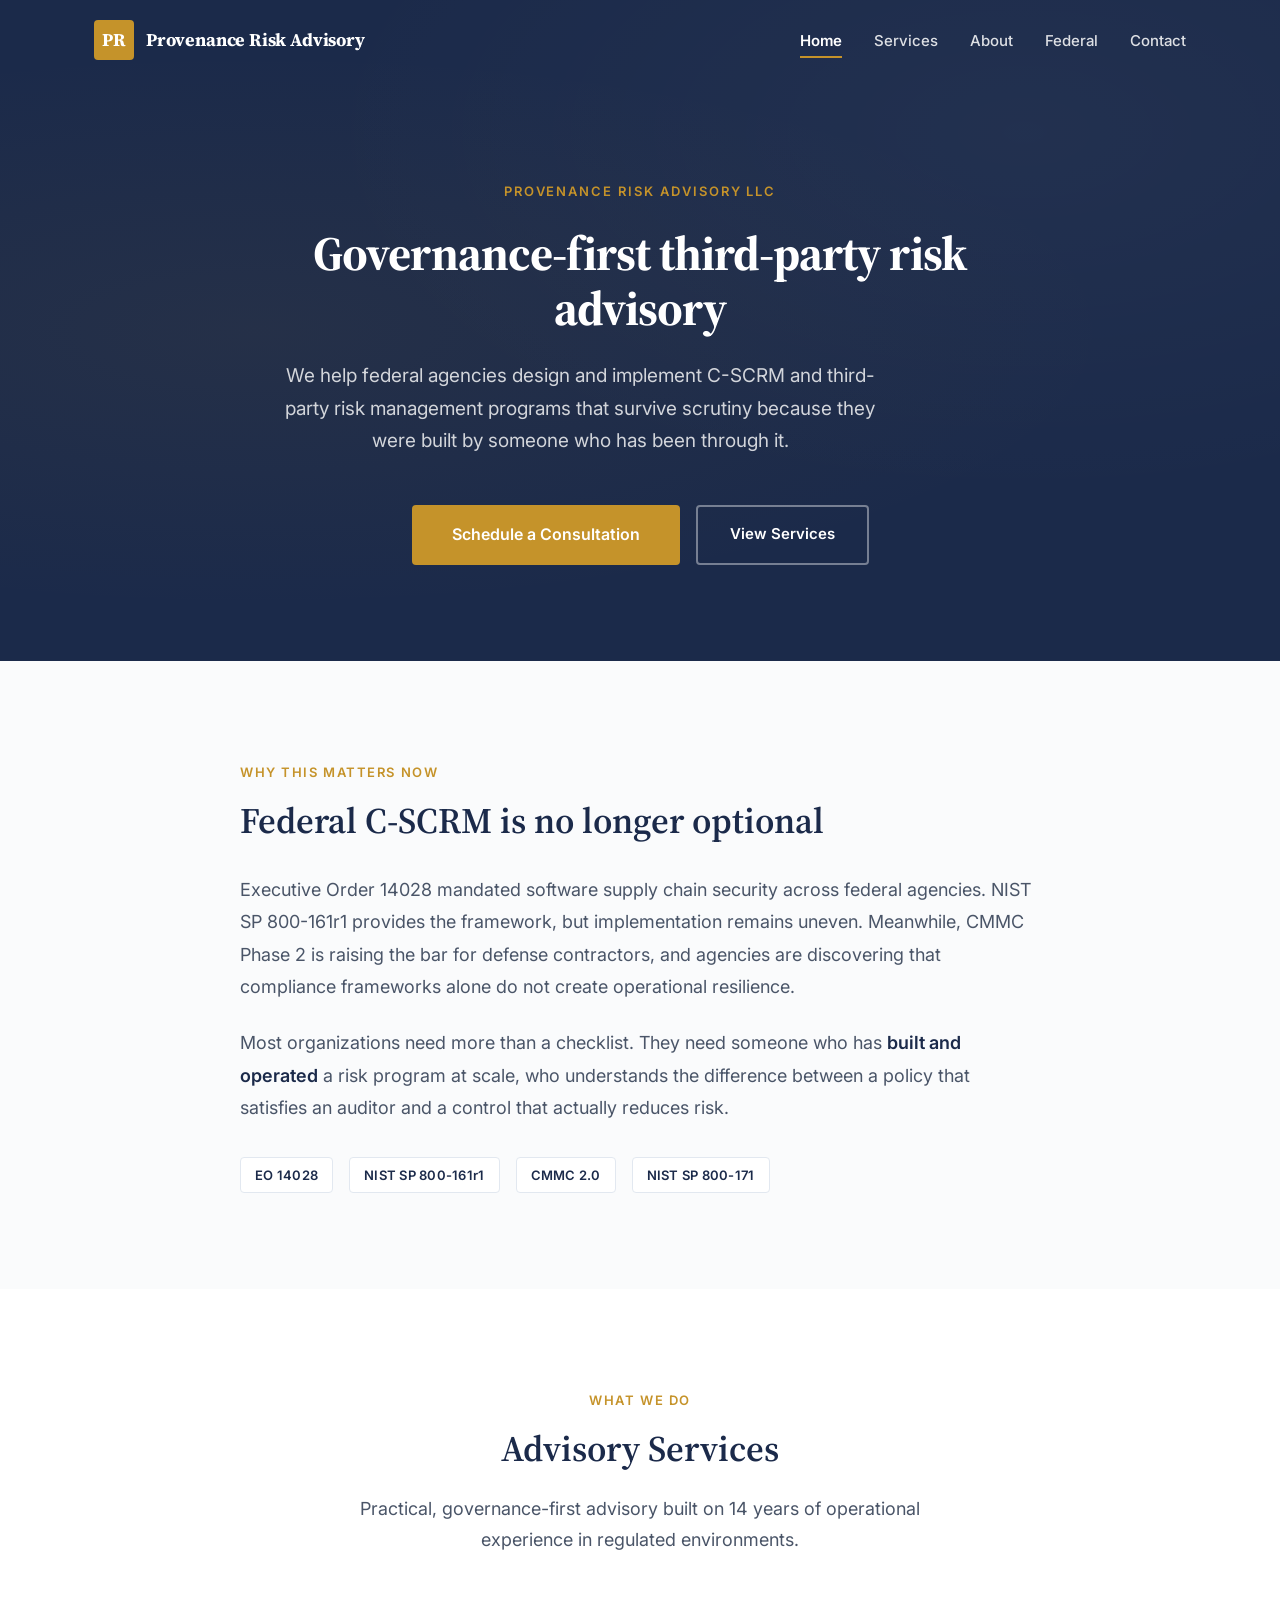
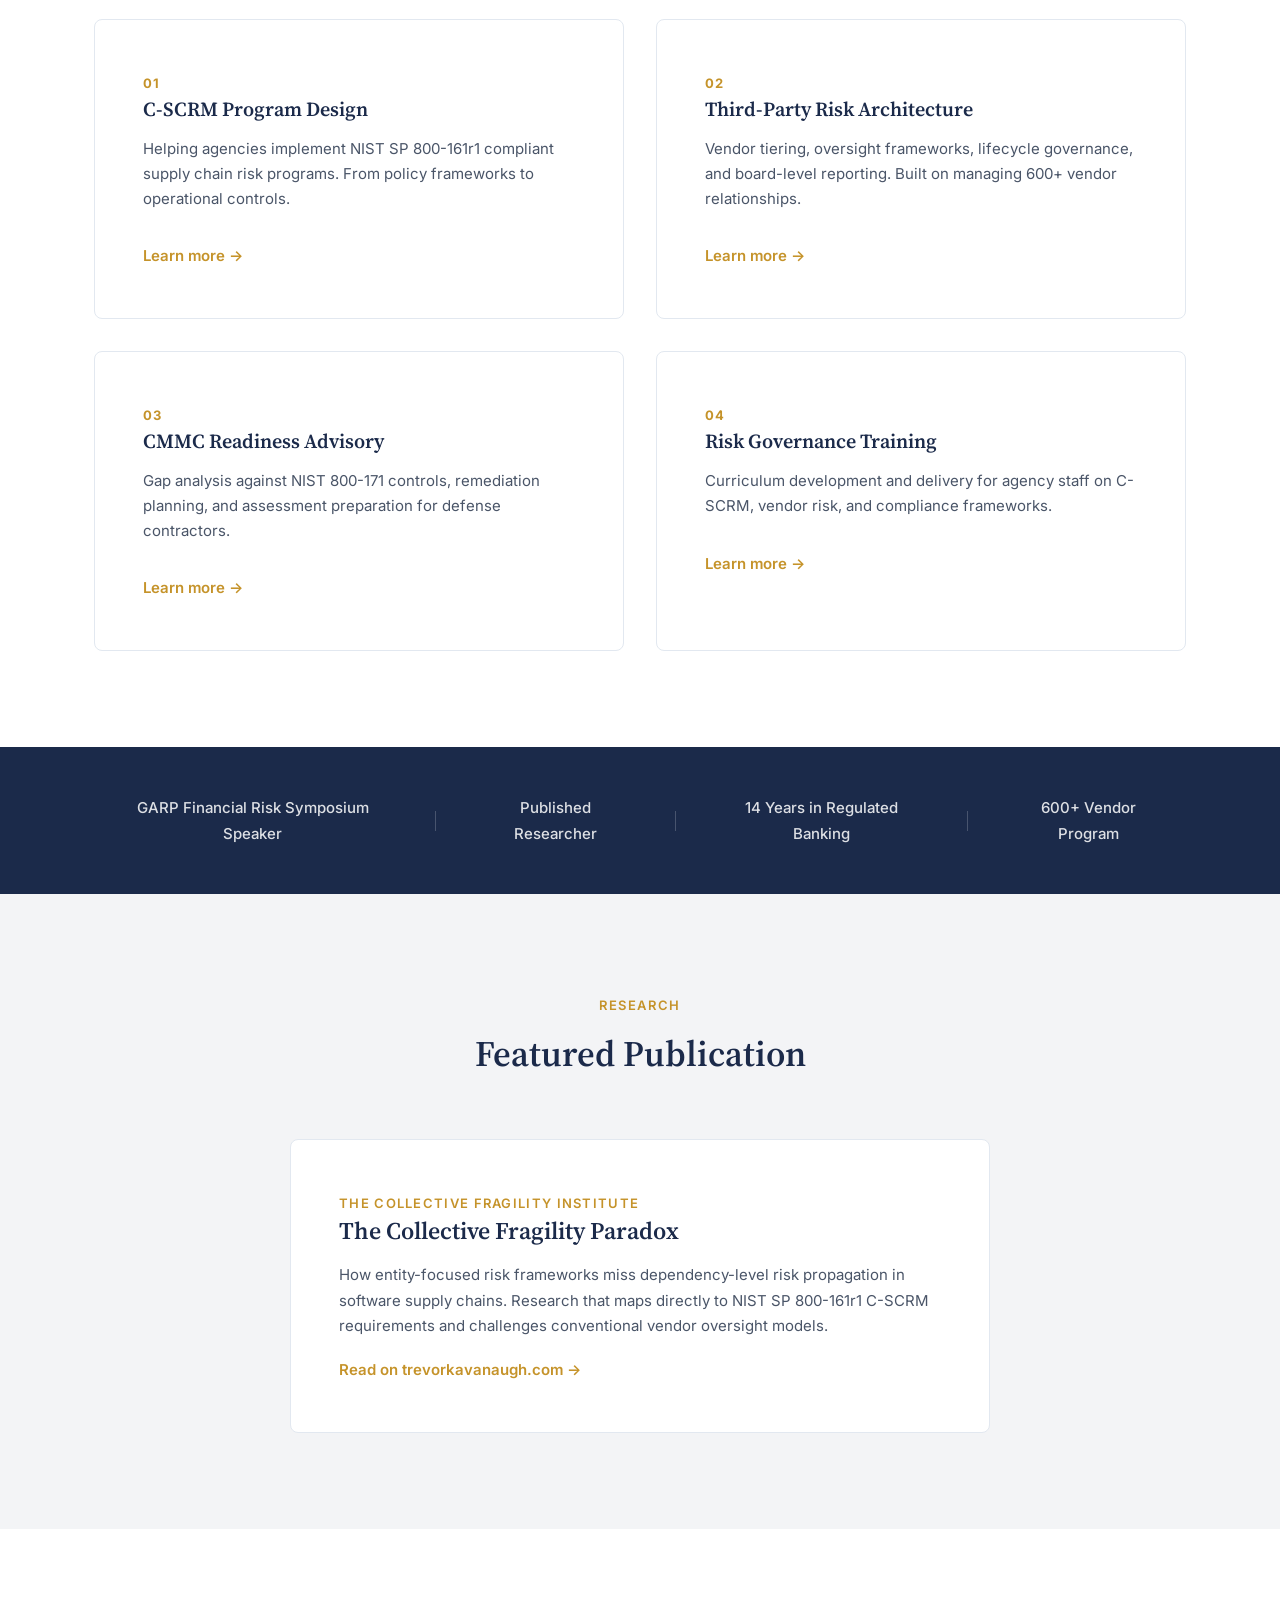
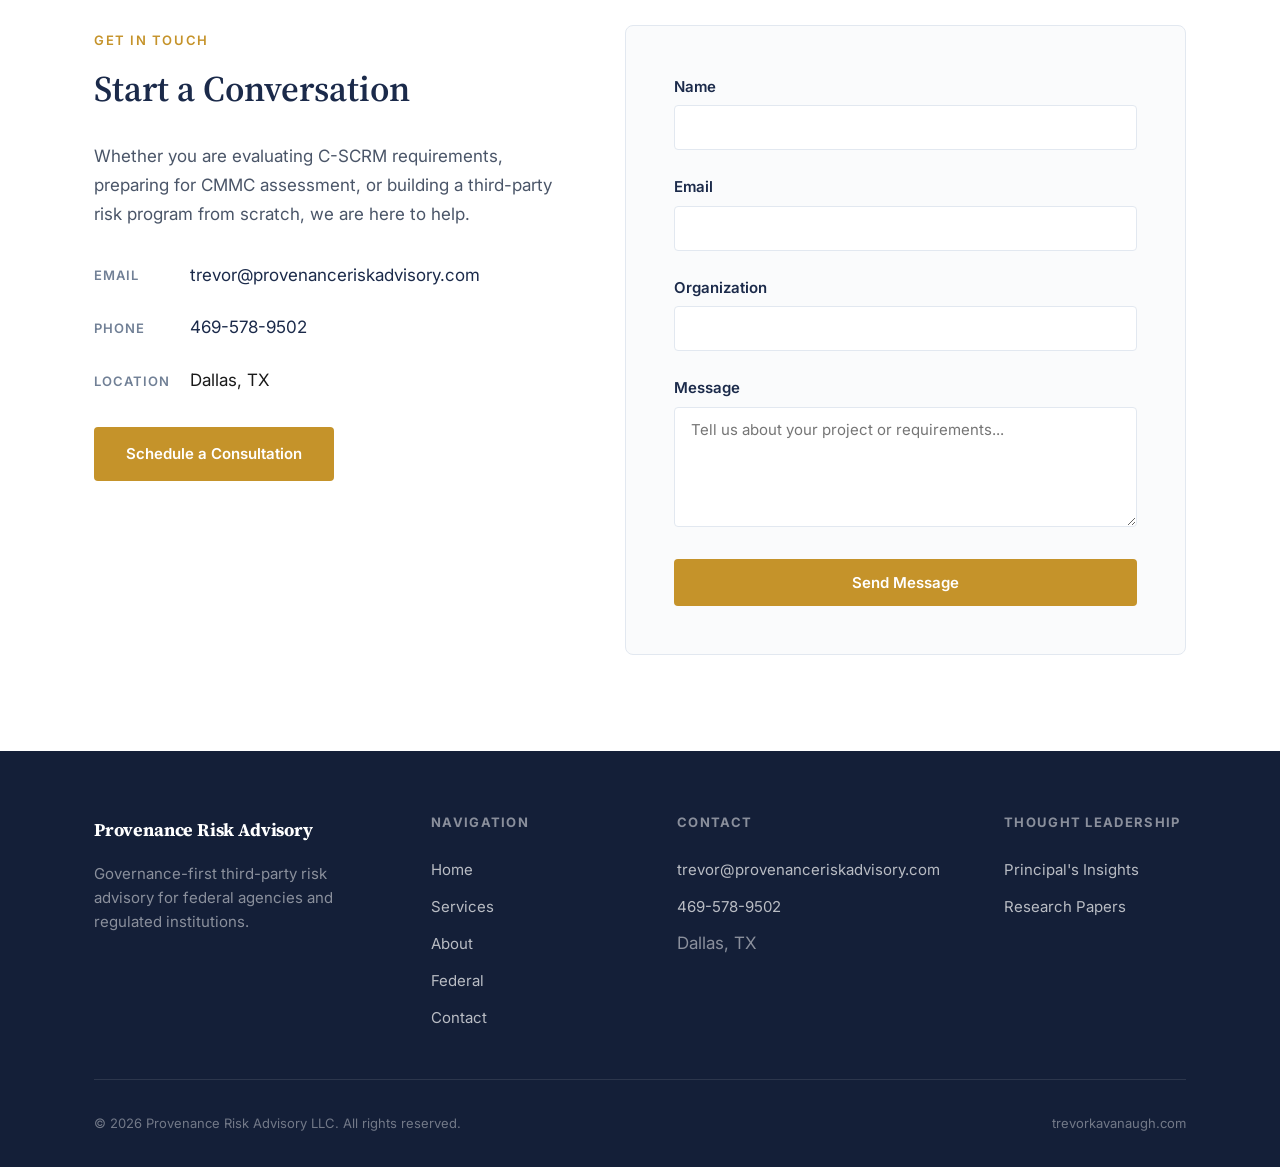
==== index.html @ f01b0919 "Fix credentials bar: 4 items in single row, no wrap on desktop Co-Authored-By: Claude Opus 4.6 (1M c" ====
<!DOCTYPE html>
<html lang="en">
<head>
    <meta charset="UTF-8">
    <meta name="viewport" content="width=device-width, initial-scale=1.0">
    <meta name="description" content="Provenance Risk Advisory LLC provides governance-first C-SCRM and third-party risk advisory services to federal agencies. NIST 800-161, CMMC readiness, and vendor risk program design.">
    <meta name="keywords" content="C-SCRM, TPRM, third-party risk management, NIST 800-161, CMMC, federal consulting, supply chain risk">
    <title>Provenance Risk Advisory | Governance-First Third-Party Risk Advisory</title>

    <!-- Open Graph -->
    <meta property="og:title" content="Provenance Risk Advisory | Governance-First Third-Party Risk Advisory">
    <meta property="og:description" content="Helping federal agencies build C-SCRM and third-party risk management programs grounded in operational experience and regulatory rigor.">
    <meta property="og:type" content="website">
    <meta property="og:url" content="https://provenanceriskadvisory.com/">
    <meta property="og:site_name" content="Provenance Risk Advisory LLC">

    <!-- Fonts -->
    <link rel="preconnect" href="https://fonts.googleapis.com">
    <link rel="preconnect" href="https://fonts.gstatic.com" crossorigin>
    <link href="https://fonts.googleapis.com/css2?family=Inter:wght@400;500;600;700&family=Source+Serif+4:ital,opsz,wght@0,8..60,400;0,8..60,600;0,8..60,700;1,8..60,400&display=swap" rel="stylesheet">

    <link rel="stylesheet" href="css/styles.css">
</head>
<body>
    <!-- Skip to main content -->
    <a href="#main-content" class="skip-link">Skip to main content</a>

    <!-- Header -->
    <header class="site-header" id="header">
        <div class="header-container">
            <a href="index.html" class="logo">
                <div class="logo-mark">PR</div>
                <span class="logo-text">Provenance Risk Advisory</span>
            </a>

            <nav class="main-nav" aria-label="Main navigation">
                <ul>
                    <li><a href="index.html" class="active">Home</a></li>
                    <li><a href="services.html">Services</a></li>
                    <li><a href="about.html">About</a></li>
                    <li><a href="federal.html">Federal</a></li>
                    <li><a href="contact.html">Contact</a></li>
                </ul>
            </nav>

            <button class="menu-toggle" aria-label="Open navigation menu" aria-expanded="false">
                <span></span>
                <span></span>
                <span></span>
            </button>
        </div>
    </header>

    <!-- Mobile Menu -->
    <div class="mobile-menu" id="mobile-menu">
        <button class="menu-close" aria-label="Close navigation menu">
            <span>&times;</span>
        </button>
        <nav aria-label="Mobile navigation">
            <ul>
                <li><a href="index.html">Home</a></li>
                <li><a href="services.html">Services</a></li>
                <li><a href="about.html">About</a></li>
                <li><a href="federal.html">Federal</a></li>
                <li><a href="contact.html">Contact</a></li>
            </ul>
            <div class="mobile-menu-contact">
                <a href="mailto:trevor@provenanceriskadvisory.com">trevor@provenanceriskadvisory.com</a>
                <a href="tel:469-578-9502">469-578-9502</a>
            </div>
        </nav>
    </div>
    <div class="mobile-menu-overlay" id="mobile-menu-overlay"></div>

    <!-- Main Content -->
    <main id="main-content">

        <!-- Hero -->
        <section class="hero">
            <div class="container">
                <div class="hero-content">
                    <span class="hero-tagline">Provenance Risk Advisory LLC</span>
                    <h1>Governance-first third-party risk advisory</h1>
                    <p class="hero-description">We help federal agencies design and implement C-SCRM and third-party risk management programs that survive scrutiny because they were built by someone who has been through it.</p>
                    <div class="hero-cta">
                        <a href="contact.html" class="btn btn-cta" aria-label="Schedule a consultation with Provenance Risk Advisory">Schedule a Consultation</a>
                        <a href="services.html" class="btn btn-outline-light" aria-label="View our advisory services">View Services</a>
                    </div>
                </div>
            </div>
        </section>

        <!-- Problem Statement -->
        <section class="problem-section">
            <div class="container">
                <div class="problem-content">
                    <span class="section-label">Why This Matters Now</span>
                    <h2>Federal C-SCRM is no longer optional</h2>
                    <p>Executive Order 14028 mandated software supply chain security across federal agencies. NIST SP 800-161r1 provides the framework, but implementation remains uneven. Meanwhile, CMMC Phase 2 is raising the bar for defense contractors, and agencies are discovering that compliance frameworks alone do not create operational resilience.</p>
                    <p>Most organizations need more than a checklist. They need someone who has <strong>built and operated</strong> a risk program at scale, who understands the difference between a policy that satisfies an auditor and a control that actually reduces risk.</p>
                    <div class="framework-refs">
                        <span class="framework-ref">EO 14028</span>
                        <span class="framework-ref">NIST SP 800-161r1</span>
                        <span class="framework-ref">CMMC 2.0</span>
                        <span class="framework-ref">NIST SP 800-171</span>
                    </div>
                </div>
            </div>
        </section>

        <!-- Services Overview -->
        <section class="section">
            <div class="container">
                <div class="section-header">
                    <span class="section-label">What We Do</span>
                    <h2>Advisory Services</h2>
                    <p>Practical, governance-first advisory built on 14 years of operational experience in regulated environments.</p>
                </div>
                <div class="services-grid">
                    <a href="services.html#cscrm" class="service-card">
                        <span class="service-card-number">01</span>
                        <h3>C-SCRM Program Design</h3>
                        <p>Helping agencies implement NIST SP 800-161r1 compliant supply chain risk programs. From policy frameworks to operational controls.</p>
                        <span class="service-card-link">Learn more &rarr;</span>
                    </a>
                    <a href="services.html#tprm" class="service-card">
                        <span class="service-card-number">02</span>
                        <h3>Third-Party Risk Architecture</h3>
                        <p>Vendor tiering, oversight frameworks, lifecycle governance, and board-level reporting. Built on managing 600+ vendor relationships.</p>
                        <span class="service-card-link">Learn more &rarr;</span>
                    </a>
                    <a href="services.html#cmmc" class="service-card">
                        <span class="service-card-number">03</span>
                        <h3>CMMC Readiness Advisory</h3>
                        <p>Gap analysis against NIST 800-171 controls, remediation planning, and assessment preparation for defense contractors.</p>
                        <span class="service-card-link">Learn more &rarr;</span>
                    </a>
                    <a href="services.html#training" class="service-card">
                        <span class="service-card-number">04</span>
                        <h3>Risk Governance Training</h3>
                        <p>Curriculum development and delivery for agency staff on C-SCRM, vendor risk, and compliance frameworks.</p>
                        <span class="service-card-link">Learn more &rarr;</span>
                    </a>
                </div>
            </div>
        </section>

        <!-- Credentials Bar -->
        <section class="credentials-bar" aria-label="Credentials">
            <div class="container">
                <ul class="credentials-list" role="list">
                    <li class="credential-item">GARP Financial Risk Symposium Speaker</li>
                    <li class="credential-item">Published Researcher</li>
                    <li class="credential-item">14 Years in Regulated Banking</li>
                    <li class="credential-item">600+ Vendor Program</li>
                </ul>
            </div>
        </section>

        <!-- Featured Research -->
        <section class="section section--grey">
            <div class="container">
                <div class="section-header">
                    <span class="section-label">Research</span>
                    <h2>Featured Publication</h2>
                </div>
                <a href="https://trevorkavanaugh.com/research/collective-fragility-paradox.html" target="_blank" rel="noopener noreferrer" class="research-card">
                    <span class="research-card-label">The Collective Fragility Institute</span>
                    <h3>The Collective Fragility Paradox</h3>
                    <p>How entity-focused risk frameworks miss dependency-level risk propagation in software supply chains. Research that maps directly to NIST SP 800-161r1 C-SCRM requirements and challenges conventional vendor oversight models.</p>
                    <span class="research-card-link">Read on trevorkavanaugh.com &rarr;</span>
                </a>
            </div>
        </section>

        <!-- Contact Section -->
        <section class="contact-section" id="contact">
            <div class="container">
                <div class="contact-grid">
                    <div class="contact-info-block">
                        <span class="section-label">Get in Touch</span>
                        <h2>Start a Conversation</h2>
                        <p>Whether you are evaluating C-SCRM requirements, preparing for CMMC assessment, or building a third-party risk program from scratch, we are here to help.</p>
                        <div class="contact-details">
                            <div class="contact-detail">
                                <span class="contact-detail-label">Email</span>
                                <span class="contact-detail-value"><a href="mailto:trevor@provenanceriskadvisory.com">trevor@provenanceriskadvisory.com</a></span>
                            </div>
                            <div class="contact-detail">
                                <span class="contact-detail-label">Phone</span>
                                <span class="contact-detail-value"><a href="tel:469-578-9502">469-578-9502</a></span>
                            </div>
                            <div class="contact-detail">
                                <span class="contact-detail-label">Location</span>
                                <span class="contact-detail-value">Dallas, TX</span>
                            </div>
                        </div>
                        <a href="contact.html" class="btn btn-primary">Schedule a Consultation</a>
                    </div>
                    <form id="contact-form" class="contact-form" action="#" method="POST">
                        <div class="form-group">
                            <label for="contact-name">Name</label>
                            <input type="text" id="contact-name" name="name" required autocomplete="name">
                        </div>
                        <div class="form-group">
                            <label for="contact-email">Email</label>
                            <input type="email" id="contact-email" name="email" required autocomplete="email">
                        </div>
                        <div class="form-group">
                            <label for="contact-org">Organization</label>
                            <input type="text" id="contact-org" name="organization" autocomplete="organization">
                        </div>
                        <div class="form-group">
                            <label for="contact-message">Message</label>
                            <textarea id="contact-message" name="message" required placeholder="Tell us about your project or requirements..."></textarea>
                        </div>
                        <button type="submit" class="btn btn-primary form-submit">Send Message</button>
                    </form>
                </div>
            </div>
        </section>

    </main>

    <!-- Footer -->
    <footer class="site-footer">
        <div class="footer-container">
            <div class="footer-top">
                <div class="footer-brand">
                    <span class="logo-text" style="font-family: var(--font-heading);">Provenance Risk Advisory</span>
                    <p>Governance-first third-party risk advisory for federal agencies and regulated institutions.</p>
                </div>
                <div class="footer-col">
                    <h4>Navigation</h4>
                    <nav aria-label="Footer navigation">
                        <ul>
                            <li><a href="index.html">Home</a></li>
                            <li><a href="services.html">Services</a></li>
                            <li><a href="about.html">About</a></li>
                            <li><a href="federal.html">Federal</a></li>
                            <li><a href="contact.html">Contact</a></li>
                        </ul>
                    </nav>
                </div>
                <div class="footer-col">
                    <h4>Contact</h4>
                    <ul>
                        <li><a href="mailto:trevor@provenanceriskadvisory.com">trevor@provenanceriskadvisory.com</a></li>
                        <li><a href="tel:469-578-9502">469-578-9502</a></li>
                        <li><span style="color: rgba(255,255,255,0.5);">Dallas, TX</span></li>
                    </ul>
                </div>
                <div class="footer-col">
                    <h4>Thought Leadership</h4>
                    <ul>
                        <li><a href="https://trevorkavanaugh.com" target="_blank" rel="noopener noreferrer">Principal's Insights</a></li>
                        <li><a href="https://trevorkavanaugh.com/research/collective-fragility-paradox.html" target="_blank" rel="noopener noreferrer">Research Papers</a></li>
                    </ul>
                </div>
            </div>
            <div class="footer-bottom">
                <p>&copy; 2026 Provenance Risk Advisory LLC. All rights reserved.</p>
                <a href="https://trevorkavanaugh.com" target="_blank" rel="noopener noreferrer">trevorkavanaugh.com</a>
            </div>
        </div>
    </footer>

    <script src="js/main.js"></script>
</body>
</html>
---- css/styles.css ----
/* ============================================
   Provenance Risk Advisory LLC
   Design System & Styles
   ============================================ */

/* ============================================
   CSS Variables - Design Tokens
   ============================================ */
:root {
    /* Colors */
    --color-navy: #1B2A4A;
    --color-navy-dark: #141F38;
    --color-navy-light: #2A3D62;
    --color-gold: #C5932A;
    --color-gold-light: #D4A94A;
    --color-gold-dark: #A67B1F;
    --color-text-primary: #1a1a1a;
    --color-text-secondary: #4A5568;
    --color-text-light: #718096;
    --color-white: #FFFFFF;
    --color-off-white: #FAFBFC;
    --color-light-grey: #F3F4F6;
    --color-border: #E2E8F0;
    --color-border-light: #EDF2F7;

    /* Typography */
    --font-body: 'Inter', -apple-system, BlinkMacSystemFont, 'Segoe UI', Roboto, sans-serif;
    --font-heading: 'Source Serif 4', 'Georgia', serif;
    --font-size-base: 17px;
    --font-size-sm: 15px;
    --font-size-xs: 13px;
    --font-size-h1: 52px;
    --font-size-h2: 36px;
    --font-size-h3: 24px;
    --font-size-h4: 20px;
    --line-height-base: 1.7;
    --line-height-heading: 1.2;

    /* Spacing */
    --spacing-xs: 8px;
    --spacing-sm: 16px;
    --spacing-md: 24px;
    --spacing-lg: 32px;
    --spacing-xl: 48px;
    --spacing-2xl: 64px;
    --spacing-3xl: 96px;
    --spacing-4xl: 128px;

    /* Layout */
    --container-max-width: 1140px;
    --container-narrow: 800px;
    --header-height: 80px;

    /* Effects */
    --shadow-sm: 0 1px 3px rgba(0, 0, 0, 0.08);
    --shadow-md: 0 4px 12px rgba(0, 0, 0, 0.1);
    --shadow-lg: 0 12px 24px rgba(0, 0, 0, 0.12);
    --shadow-card: 0 2px 8px rgba(0, 0, 0, 0.06);
    --transition-speed: 200ms;
    --transition-easing: ease-in-out;

    /* Border Radius */
    --radius-sm: 4px;
    --radius-md: 8px;
    --radius-lg: 12px;
}

/* ============================================
   CSS Reset & Base Styles
   ============================================ */
*,
*::before,
*::after {
    margin: 0;
    padding: 0;
    box-sizing: border-box;
}

html {
    font-size: 16px;
    scroll-behavior: smooth;
    scroll-padding-top: var(--header-height);
}

body {
    font-family: var(--font-body);
    font-size: var(--font-size-base);
    line-height: var(--line-height-base);
    color: var(--color-text-primary);
    background-color: var(--color-white);
    -webkit-font-smoothing: antialiased;
    -moz-osx-font-smoothing: grayscale;
}

img {
    max-width: 100%;
    height: auto;
    display: block;
}

a {
    color: var(--color-navy);
    text-decoration: none;
    transition: color var(--transition-speed) var(--transition-easing);
}

a:hover {
    color: var(--color-gold);
}

ul, ol {
    list-style: none;
}

/* ============================================
   Typography
   ============================================ */
h1, h2, h3, h4, h5, h6 {
    font-family: var(--font-heading);
    font-weight: 700;
    line-height: var(--line-height-heading);
    color: var(--color-navy);
    margin-bottom: var(--spacing-md);
}

h1 {
    font-size: var(--font-size-h1);
    letter-spacing: -0.02em;
}

h2 {
    font-size: var(--font-size-h2);
    font-weight: 600;
}

h3 {
    font-size: var(--font-size-h3);
    font-weight: 600;
}

h4 {
    font-size: var(--font-size-h4);
    font-weight: 600;
}

p {
    margin-bottom: var(--spacing-sm);
}

p:last-child {
    margin-bottom: 0;
}

strong {
    font-weight: 600;
}

/* ============================================
   Accessibility
   ============================================ */
.skip-link {
    position: absolute;
    top: -100%;
    left: var(--spacing-sm);
    background: var(--color-navy);
    color: var(--color-white);
    padding: var(--spacing-xs) var(--spacing-sm);
    border-radius: var(--radius-sm);
    z-index: 10000;
    font-size: var(--font-size-sm);
}

.skip-link:focus {
    top: var(--spacing-xs);
    color: var(--color-white);
}

.sr-only {
    position: absolute;
    width: 1px;
    height: 1px;
    padding: 0;
    margin: -1px;
    overflow: hidden;
    clip: rect(0, 0, 0, 0);
    white-space: nowrap;
    border-width: 0;
}

/* ============================================
   Layout
   ============================================ */
.container {
    max-width: var(--container-max-width);
    margin: 0 auto;
    padding: 0 var(--spacing-md);
}

.container--narrow {
    max-width: var(--container-narrow);
}

/* ============================================
   Header
   ============================================ */
.site-header {
    position: fixed;
    top: 0;
    left: 0;
    right: 0;
    height: var(--header-height);
    z-index: 1000;
    transition: background-color 300ms ease, box-shadow 300ms ease;
}

.site-header.scrolled {
    background-color: var(--color-white);
    box-shadow: 0 1px 8px rgba(0, 0, 0, 0.08);
}

.header-container {
    max-width: var(--container-max-width);
    margin: 0 auto;
    padding: 0 var(--spacing-md);
    height: 100%;
    display: flex;
    align-items: center;
    justify-content: space-between;
}

/* Logo */
.logo {
    display: flex;
    align-items: center;
    gap: 12px;
    text-decoration: none;
}

.logo:hover {
    color: var(--color-navy);
}

.logo-mark {
    width: 40px;
    height: 40px;
    background: var(--color-gold);
    border-radius: var(--radius-sm);
    display: flex;
    align-items: center;
    justify-content: center;
    font-family: var(--font-heading);
    font-weight: 700;
    font-size: 18px;
    color: var(--color-white);
    letter-spacing: -0.02em;
}

.logo-text {
    font-family: var(--font-heading);
    font-weight: 700;
    font-size: 18px;
    color: var(--color-navy);
    letter-spacing: -0.01em;
}

.site-header.scrolled .logo-text {
    color: var(--color-navy);
}

/* Navigation */
.main-nav ul {
    display: flex;
    gap: var(--spacing-lg);
    align-items: center;
}

.main-nav a {
    font-family: var(--font-body);
    font-size: var(--font-size-sm);
    font-weight: 500;
    color: var(--color-navy);
    text-decoration: none;
    padding: 6px 0;
    position: relative;
    transition: color var(--transition-speed) var(--transition-easing);
}

.site-header:not(.scrolled) .main-nav a {
    color: rgba(255, 255, 255, 0.85);
}

.site-header:not(.scrolled) .main-nav a:hover,
.site-header:not(.scrolled) .main-nav a.active {
    color: var(--color-white);
}

.site-header:not(.scrolled) .logo-text {
    color: var(--color-white);
}

.site-header:not(.scrolled) .logo-mark {
    background: var(--color-gold);
}

.main-nav a::after {
    content: '';
    position: absolute;
    bottom: -2px;
    left: 0;
    right: 0;
    height: 2px;
    background: var(--color-gold);
    transform: scaleX(0);
    transition: transform var(--transition-speed) var(--transition-easing);
}

.main-nav a:hover::after,
.main-nav a.active::after {
    transform: scaleX(1);
}

.main-nav a:hover {
    color: var(--color-navy);
}

.main-nav a.active {
    color: var(--color-navy);
    font-weight: 600;
}

.site-header.scrolled .main-nav a:hover,
.site-header.scrolled .main-nav a.active {
    color: var(--color-navy);
}

/* For pages with light headers (not hero) */
.site-header.light-header .main-nav a {
    color: var(--color-navy);
}

.site-header.light-header .logo-text {
    color: var(--color-navy);
}

/* Mobile Nav Toggle */
.menu-toggle {
    display: none;
    flex-direction: column;
    gap: 5px;
    background: none;
    border: none;
    cursor: pointer;
    padding: 8px;
}

.menu-toggle span {
    display: block;
    width: 24px;
    height: 2px;
    background: var(--color-navy);
    transition: all var(--transition-speed) var(--transition-easing);
}

.site-header:not(.scrolled) .menu-toggle span {
    background: var(--color-white);
}

.site-header.light-header .menu-toggle span {
    background: var(--color-navy);
}

/* Mobile Menu */
.mobile-menu {
    position: fixed;
    top: 0;
    right: -100%;
    width: 300px;
    height: 100vh;
    background: var(--color-white);
    z-index: 2000;
    padding: var(--spacing-xl) var(--spacing-lg);
    transition: right 300ms ease;
    box-shadow: var(--shadow-lg);
}

.mobile-menu.open {
    right: 0;
}

.menu-close {
    position: absolute;
    top: var(--spacing-md);
    right: var(--spacing-md);
    background: none;
    border: none;
    font-size: 28px;
    cursor: pointer;
    color: var(--color-navy);
    padding: 4px 8px;
    line-height: 1;
}

.mobile-menu nav {
    margin-top: var(--spacing-2xl);
}

.mobile-menu nav ul {
    display: flex;
    flex-direction: column;
    gap: var(--spacing-md);
}

.mobile-menu nav a {
    font-size: 18px;
    font-weight: 500;
    color: var(--color-navy);
    display: block;
    padding: var(--spacing-xs) 0;
}

.mobile-menu nav a:hover {
    color: var(--color-gold);
}

.mobile-menu-contact {
    margin-top: var(--spacing-xl);
    padding-top: var(--spacing-lg);
    border-top: 1px solid var(--color-border);
}

.mobile-menu-contact a {
    display: block;
    font-size: var(--font-size-sm);
    color: var(--color-text-secondary);
    margin-bottom: var(--spacing-sm);
}

.mobile-menu-overlay {
    position: fixed;
    top: 0;
    left: 0;
    right: 0;
    bottom: 0;
    background: rgba(0, 0, 0, 0.5);
    z-index: 1999;
    opacity: 0;
    visibility: hidden;
    transition: opacity 300ms ease, visibility 300ms ease;
}

.mobile-menu-overlay.active {
    opacity: 1;
    visibility: visible;
}

/* ============================================
   Buttons
   ============================================ */
.btn {
    display: inline-block;
    font-family: var(--font-body);
    font-size: var(--font-size-sm);
    font-weight: 600;
    padding: 14px 32px;
    border-radius: var(--radius-sm);
    text-decoration: none;
    cursor: pointer;
    transition: all var(--transition-speed) var(--transition-easing);
    border: none;
    text-align: center;
}

.btn-primary {
    background: var(--color-gold);
    color: var(--color-white);
}

.btn-primary:hover {
    background: var(--color-gold-dark);
    color: var(--color-white);
    transform: translateY(-1px);
    box-shadow: 0 4px 12px rgba(197, 147, 42, 0.3);
}

.btn-secondary {
    background: transparent;
    color: var(--color-navy);
    border: 2px solid var(--color-navy);
}

.btn-secondary:hover {
    background: var(--color-navy);
    color: var(--color-white);
    transform: translateY(-1px);
}

.btn-outline-light {
    background: transparent;
    color: var(--color-white);
    border: 2px solid rgba(255, 255, 255, 0.4);
}

.btn-outline-light:hover {
    background: rgba(255, 255, 255, 0.1);
    color: var(--color-white);
    border-color: rgba(255, 255, 255, 0.7);
}

.btn-cta {
    background: var(--color-gold);
    color: var(--color-white);
    font-size: 16px;
    padding: 16px 40px;
}

.btn-cta:hover {
    background: var(--color-gold-dark);
    color: var(--color-white);
    transform: translateY(-2px);
    box-shadow: 0 6px 16px rgba(197, 147, 42, 0.35);
}

/* ============================================
   Hero Section (Home)
   ============================================ */
.hero {
    background: var(--color-navy);
    padding: calc(var(--header-height) + var(--spacing-3xl)) 0 var(--spacing-3xl);
    position: relative;
    overflow: hidden;
}

.hero::before {
    content: '';
    position: absolute;
    top: 0;
    left: 0;
    right: 0;
    bottom: 0;
    background:
        radial-gradient(ellipse at 20% 50%, rgba(197, 147, 42, 0.06) 0%, transparent 60%),
        radial-gradient(ellipse at 80% 20%, rgba(255, 255, 255, 0.03) 0%, transparent 50%);
    pointer-events: none;
}

.hero-content {
    position: relative;
    max-width: 720px;
    margin: 0 auto;
    text-align: center;
}

.hero-tagline {
    display: inline-block;
    font-family: var(--font-body);
    font-size: var(--font-size-xs);
    font-weight: 600;
    text-transform: uppercase;
    letter-spacing: 0.15em;
    color: var(--color-gold);
    margin-bottom: var(--spacing-md);
}

.hero h1 {
    color: var(--color-white);
    font-size: 48px;
    margin-bottom: var(--spacing-md);
    line-height: 1.15;
}

.hero-description {
    font-size: 19px;
    color: rgba(255, 255, 255, 0.8);
    line-height: 1.7;
    margin-bottom: var(--spacing-xl);
    max-width: 600px;
}

.hero-cta {
    display: flex;
    gap: var(--spacing-sm);
    flex-wrap: wrap;
    justify-content: center;
}

/* ============================================
   Page Header (Interior pages)
   ============================================ */
.page-header {
    background: var(--color-navy);
    padding: calc(var(--header-height) + var(--spacing-2xl)) 0 var(--spacing-2xl);
    text-align: center;
}

.page-header h1 {
    color: var(--color-white);
    font-size: 42px;
    margin-bottom: var(--spacing-sm);
}

.page-header p {
    color: rgba(255, 255, 255, 0.75);
    font-size: 18px;
    max-width: 600px;
    margin: 0 auto;
}

/* ============================================
   Section Styles
   ============================================ */
.section {
    padding: var(--spacing-3xl) 0;
}

.section--grey {
    background-color: var(--color-light-grey);
}

.section--navy {
    background-color: var(--color-navy);
}

.section-header {
    text-align: center;
    max-width: 640px;
    margin: 0 auto var(--spacing-2xl);
}

.section-header p {
    color: var(--color-text-secondary);
    font-size: 18px;
}

.section-label {
    display: inline-block;
    font-family: var(--font-body);
    font-size: var(--font-size-xs);
    font-weight: 600;
    text-transform: uppercase;
    letter-spacing: 0.12em;
    color: var(--color-gold);
    margin-bottom: var(--spacing-sm);
}

/* ============================================
   Problem Statement
   ============================================ */
.problem-section {
    padding: var(--spacing-3xl) 0;
    background: var(--color-off-white);
}

.problem-content {
    max-width: var(--container-narrow);
    margin: 0 auto;
}

.problem-content h2 {
    margin-bottom: var(--spacing-lg);
}

.problem-content p {
    font-size: 18px;
    color: var(--color-text-secondary);
    line-height: 1.8;
    margin-bottom: var(--spacing-md);
}

.problem-content strong {
    color: var(--color-navy);
}

.framework-refs {
    display: flex;
    gap: var(--spacing-sm);
    flex-wrap: wrap;
    margin-top: var(--spacing-lg);
}

.framework-ref {
    display: inline-block;
    font-size: var(--font-size-xs);
    font-weight: 600;
    color: var(--color-navy);
    background: var(--color-white);
    border: 1px solid var(--color-border);
    padding: 6px 14px;
    border-radius: var(--radius-sm);
    letter-spacing: 0.02em;
}

/* ============================================
   Service Cards (Home)
   ============================================ */
.services-grid {
    display: grid;
    grid-template-columns: repeat(2, 1fr);
    gap: var(--spacing-lg);
}

.service-card {
    background: var(--color-white);
    border: 1px solid var(--color-border);
    border-radius: var(--radius-md);
    padding: var(--spacing-xl);
    transition: all var(--transition-speed) var(--transition-easing);
    text-decoration: none;
    display: block;
    position: relative;
}

.service-card::before {
    content: '';
    position: absolute;
    top: 0;
    left: 0;
    right: 0;
    height: 3px;
    background: var(--color-gold);
    border-radius: var(--radius-md) var(--radius-md) 0 0;
    opacity: 0;
    transition: opacity var(--transition-speed) var(--transition-easing);
}

.service-card:hover {
    transform: translateY(-3px);
    box-shadow: var(--shadow-md);
    border-color: var(--color-border-light);
}

.service-card:hover::before {
    opacity: 1;
}

.service-card-number {
    font-family: var(--font-body);
    font-size: var(--font-size-xs);
    font-weight: 700;
    color: var(--color-gold);
    margin-bottom: var(--spacing-sm);
    letter-spacing: 0.05em;
}

.service-card h3 {
    font-family: var(--font-heading);
    font-size: var(--font-size-h4);
    color: var(--color-navy);
    margin-bottom: var(--spacing-sm);
}

.service-card p {
    color: var(--color-text-secondary);
    font-size: var(--font-size-sm);
    line-height: 1.65;
}

.service-card-link {
    display: inline-block;
    margin-top: var(--spacing-sm);
    font-size: var(--font-size-sm);
    font-weight: 600;
    color: var(--color-gold);
}

/* ============================================
   Credentials Bar
   ============================================ */
.credentials-bar {
    background: var(--color-navy);
    padding: var(--spacing-xl) 0;
}

.credentials-list {
    display: flex;
    justify-content: center;
    align-items: center;
    gap: var(--spacing-md) var(--spacing-xl);
    flex-wrap: nowrap;
}

.credential-item {
    font-family: var(--font-body);
    font-size: var(--font-size-sm);
    font-weight: 500;
    color: rgba(255, 255, 255, 0.85);
    text-align: center;
    position: relative;
    padding: 0 var(--spacing-md);
}

.credential-item:not(:last-child)::after {
    content: '';
    position: absolute;
    right: calc(-1 * var(--spacing-xl) / 2);
    top: 50%;
    transform: translateY(-50%);
    width: 1px;
    height: 20px;
    background: rgba(255, 255, 255, 0.2);
}

/* ============================================
   Research Card
   ============================================ */
.research-card {
    background: var(--color-white);
    border: 1px solid var(--color-border);
    border-radius: var(--radius-md);
    padding: var(--spacing-xl);
    max-width: 700px;
    margin: 0 auto;
    display: block;
    text-decoration: none;
    transition: all var(--transition-speed) var(--transition-easing);
}

.research-card:hover {
    transform: translateY(-2px);
    box-shadow: var(--shadow-md);
}

.research-card-label {
    font-size: var(--font-size-xs);
    font-weight: 600;
    text-transform: uppercase;
    letter-spacing: 0.1em;
    color: var(--color-gold);
    margin-bottom: var(--spacing-sm);
}

.research-card h3 {
    color: var(--color-navy);
    margin-bottom: var(--spacing-sm);
}

.research-card p {
    color: var(--color-text-secondary);
    font-size: var(--font-size-sm);
    margin-bottom: var(--spacing-sm);
}

.research-card-link {
    font-size: var(--font-size-sm);
    font-weight: 600;
    color: var(--color-gold);
}

/* ============================================
   Contact Section
   ============================================ */
.contact-section {
    padding: var(--spacing-3xl) 0;
}

.contact-grid {
    display: grid;
    grid-template-columns: 1fr 1.2fr;
    gap: var(--spacing-2xl);
    align-items: start;
}

.contact-info-block h2 {
    margin-bottom: var(--spacing-lg);
}

.contact-info-block p {
    color: var(--color-text-secondary);
    margin-bottom: var(--spacing-lg);
    font-size: 17px;
    line-height: 1.7;
}

.contact-details {
    display: flex;
    flex-direction: column;
    gap: var(--spacing-md);
    margin-bottom: var(--spacing-lg);
}

.contact-detail {
    display: flex;
    align-items: center;
    gap: var(--spacing-sm);
}

.contact-detail-label {
    font-size: var(--font-size-xs);
    font-weight: 600;
    text-transform: uppercase;
    letter-spacing: 0.08em;
    color: var(--color-text-light);
    min-width: 80px;
}

.contact-detail-value {
    font-size: var(--font-size-base);
    color: var(--color-text-primary);
}

.contact-detail-value a {
    color: var(--color-navy);
}

.contact-detail-value a:hover {
    color: var(--color-gold);
}

/* Contact Form */
.contact-form {
    background: var(--color-off-white);
    padding: var(--spacing-xl);
    border-radius: var(--radius-md);
    border: 1px solid var(--color-border);
}

.form-group {
    margin-bottom: var(--spacing-md);
}

.form-group label {
    display: block;
    font-size: var(--font-size-sm);
    font-weight: 600;
    color: var(--color-navy);
    margin-bottom: 6px;
}

.form-group input,
.form-group textarea,
.form-group select {
    width: 100%;
    padding: 12px 16px;
    font-family: var(--font-body);
    font-size: var(--font-size-sm);
    color: var(--color-text-primary);
    background: var(--color-white);
    border: 1px solid var(--color-border);
    border-radius: var(--radius-sm);
    transition: border-color var(--transition-speed) var(--transition-easing);
}

.form-group input:focus,
.form-group textarea:focus,
.form-group select:focus {
    outline: none;
    border-color: var(--color-gold);
    box-shadow: 0 0 0 3px rgba(197, 147, 42, 0.12);
}

.form-group textarea {
    min-height: 120px;
    resize: vertical;
}

.form-submit {
    width: 100%;
}

/* ============================================
   Services Page - Detail Sections
   ============================================ */
.service-detail {
    padding: var(--spacing-3xl) 0;
    border-bottom: 1px solid var(--color-border);
}

.service-detail:last-of-type {
    border-bottom: none;
}

.service-detail:nth-child(even) {
    background: var(--color-off-white);
}

.service-detail-content {
    max-width: var(--container-narrow);
    margin: 0 auto;
}

.service-detail-number {
    font-family: var(--font-body);
    font-size: var(--font-size-xs);
    font-weight: 700;
    color: var(--color-gold);
    text-transform: uppercase;
    letter-spacing: 0.1em;
    margin-bottom: var(--spacing-sm);
}

.service-detail h2 {
    margin-bottom: var(--spacing-md);
}

.service-detail-problem {
    font-size: 18px;
    color: var(--color-text-secondary);
    line-height: 1.8;
    margin-bottom: var(--spacing-lg);
    padding-bottom: var(--spacing-lg);
    border-bottom: 1px solid var(--color-border);
}

.service-detail h3 {
    font-family: var(--font-body);
    font-size: var(--font-size-base);
    font-weight: 700;
    text-transform: uppercase;
    letter-spacing: 0.06em;
    color: var(--color-text-light);
    margin-bottom: var(--spacing-sm);
}

.approach-list {
    margin-bottom: var(--spacing-lg);
}

.approach-list li {
    position: relative;
    padding-left: var(--spacing-md);
    margin-bottom: var(--spacing-sm);
    font-size: var(--font-size-base);
    color: var(--color-text-secondary);
    line-height: 1.65;
}

.approach-list li::before {
    content: '';
    position: absolute;
    left: 0;
    top: 10px;
    width: 6px;
    height: 6px;
    background: var(--color-gold);
    border-radius: 50%;
}

.service-outcome {
    background: var(--color-light-grey);
    padding: var(--spacing-md) var(--spacing-lg);
    border-radius: var(--radius-md);
    border-left: 3px solid var(--color-gold);
    margin-bottom: var(--spacing-lg);
}

.service-outcome p {
    font-size: var(--font-size-sm);
    color: var(--color-text-secondary);
    line-height: 1.65;
}

.service-outcome strong {
    color: var(--color-navy);
}

.service-frameworks {
    display: flex;
    gap: var(--spacing-xs);
    flex-wrap: wrap;
}

.service-framework-tag {
    font-size: var(--font-size-xs);
    font-weight: 600;
    color: var(--color-navy);
    background: var(--color-white);
    border: 1px solid var(--color-border);
    padding: 4px 12px;
    border-radius: var(--radius-sm);
}

/* ============================================
   About Page
   ============================================ */
.about-section {
    padding: var(--spacing-3xl) 0;
}

.about-content {
    max-width: var(--container-narrow);
    margin: 0 auto;
}

.about-content p {
    font-size: 18px;
    color: var(--color-text-secondary);
    line-height: 1.8;
    margin-bottom: var(--spacing-lg);
}

.about-content p:last-child {
    margin-bottom: 0;
}

.about-content strong {
    color: var(--color-navy);
}

/* Bio Section */
.bio-section {
    padding: var(--spacing-3xl) 0;
    background: var(--color-off-white);
}

.bio-content {
    max-width: var(--container-narrow);
    margin: 0 auto;
}

.bio-header {
    margin-bottom: var(--spacing-xl);
}

.bio-title {
    font-size: 18px;
    color: var(--color-gold);
    font-weight: 600;
    margin-bottom: var(--spacing-xs);
}

.credential-list {
    display: flex;
    flex-direction: column;
    gap: var(--spacing-md);
}

.credential-entry {
    padding-left: var(--spacing-md);
    border-left: 2px solid var(--color-gold);
}

.credential-entry h4 {
    font-family: var(--font-body);
    margin-bottom: 4px;
}

.credential-entry p {
    font-size: var(--font-size-sm);
    color: var(--color-text-secondary);
    margin-bottom: 0;
}

/* Research Links */
.research-links {
    display: flex;
    flex-direction: column;
    gap: var(--spacing-md);
}

.research-link-card {
    background: var(--color-white);
    border: 1px solid var(--color-border);
    border-radius: var(--radius-md);
    padding: var(--spacing-lg);
    display: block;
    text-decoration: none;
    transition: all var(--transition-speed) var(--transition-easing);
}

.research-link-card:hover {
    transform: translateY(-2px);
    box-shadow: var(--shadow-md);
}

.research-link-card h4 {
    color: var(--color-navy);
    margin-bottom: 6px;
}

.research-link-card p {
    font-size: var(--font-size-sm);
    color: var(--color-text-secondary);
    margin-bottom: 0;
}

.research-link-card .status-badge {
    display: inline-block;
    font-size: 12px;
    font-weight: 600;
    text-transform: uppercase;
    letter-spacing: 0.06em;
    padding: 3px 10px;
    border-radius: var(--radius-sm);
    margin-top: var(--spacing-xs);
}

.status-badge--published {
    background: rgba(197, 147, 42, 0.1);
    color: var(--color-gold-dark);
}

.status-badge--progress {
    background: rgba(26, 26, 26, 0.06);
    color: var(--color-text-light);
}

/* Frameworks Grid */
.frameworks-grid {
    display: grid;
    grid-template-columns: repeat(3, 1fr);
    gap: var(--spacing-sm);
}

.framework-badge {
    background: var(--color-white);
    border: 1px solid var(--color-border);
    border-radius: var(--radius-sm);
    padding: var(--spacing-sm) var(--spacing-md);
    text-align: center;
    font-size: var(--font-size-sm);
    font-weight: 600;
    color: var(--color-navy);
}

/* ============================================
   Federal Page
   ============================================ */
.federal-data-grid {
    display: grid;
    grid-template-columns: repeat(2, 1fr);
    gap: var(--spacing-lg);
    margin-bottom: var(--spacing-xl);
}

.data-block {
    background: var(--color-white);
    border: 1px solid var(--color-border);
    border-radius: var(--radius-md);
    padding: var(--spacing-lg);
}

.data-block-label {
    font-size: var(--font-size-xs);
    font-weight: 600;
    text-transform: uppercase;
    letter-spacing: 0.1em;
    color: var(--color-text-light);
    margin-bottom: 6px;
}

.data-block-value {
    font-size: var(--font-size-h4);
    font-weight: 700;
    color: var(--color-navy);
}

.data-block-value.pending {
    color: var(--color-text-light);
    font-style: italic;
    font-weight: 500;
}

.naics-list {
    display: flex;
    flex-direction: column;
    gap: 6px;
}

.naics-item {
    font-size: var(--font-size-sm);
    color: var(--color-text-primary);
}

.naics-item .primary {
    font-weight: 700;
    color: var(--color-gold-dark);
}

.naics-item .code {
    font-weight: 600;
    color: var(--color-navy);
}

/* Agency Focus */
.agency-cards {
    display: grid;
    grid-template-columns: repeat(2, 1fr);
    gap: var(--spacing-lg);
}

.agency-card {
    background: var(--color-white);
    border: 1px solid var(--color-border);
    border-radius: var(--radius-md);
    padding: var(--spacing-xl);
    position: relative;
}

.agency-card::before {
    content: '';
    position: absolute;
    top: 0;
    left: 0;
    right: 0;
    height: 3px;
    background: var(--color-gold);
    border-radius: var(--radius-md) var(--radius-md) 0 0;
}

.agency-tag {
    font-size: var(--font-size-xs);
    font-weight: 600;
    text-transform: uppercase;
    letter-spacing: 0.1em;
    color: var(--color-gold);
    margin-bottom: var(--spacing-xs);
}

.agency-card h3 {
    margin-bottom: var(--spacing-sm);
}

.agency-card p {
    color: var(--color-text-secondary);
    font-size: var(--font-size-sm);
    line-height: 1.65;
}

/* ============================================
   CTA Section
   ============================================ */
.cta-section {
    background: var(--color-navy);
    padding: var(--spacing-3xl) 0;
    text-align: center;
}

.cta-section h2 {
    color: var(--color-white);
    margin-bottom: var(--spacing-md);
}

.cta-section p {
    color: rgba(255, 255, 255, 0.8);
    font-size: 18px;
    max-width: 560px;
    margin: 0 auto var(--spacing-xl);
    line-height: 1.7;
}

/* ============================================
   Footer
   ============================================ */
.site-footer {
    background: var(--color-navy-dark);
    padding: var(--spacing-2xl) 0 var(--spacing-lg);
    color: rgba(255, 255, 255, 0.7);
}

.footer-container {
    max-width: var(--container-max-width);
    margin: 0 auto;
    padding: 0 var(--spacing-md);
}

.footer-top {
    display: grid;
    grid-template-columns: 1.5fr repeat(3, 1fr);
    gap: var(--spacing-2xl);
    padding-bottom: var(--spacing-xl);
    border-bottom: 1px solid rgba(255, 255, 255, 0.1);
    margin-bottom: var(--spacing-lg);
}

.footer-brand .logo-text {
    color: var(--color-white);
    font-size: 18px;
    margin-bottom: var(--spacing-sm);
    display: block;
}

.footer-brand p {
    font-size: var(--font-size-sm);
    color: rgba(255, 255, 255, 0.5);
    line-height: 1.6;
    margin-bottom: 0;
}

.footer-col h4 {
    font-family: var(--font-body);
    font-size: var(--font-size-xs);
    font-weight: 700;
    text-transform: uppercase;
    letter-spacing: 0.1em;
    color: rgba(255, 255, 255, 0.5);
    margin-bottom: var(--spacing-md);
}

.footer-col ul {
    display: flex;
    flex-direction: column;
    gap: var(--spacing-xs);
}

.footer-col a {
    font-size: var(--font-size-sm);
    color: rgba(255, 255, 255, 0.7);
    transition: color var(--transition-speed) var(--transition-easing);
}

.footer-col a:hover {
    color: var(--color-gold);
}

.footer-bottom {
    display: flex;
    justify-content: space-between;
    align-items: center;
}

.footer-bottom p {
    font-size: var(--font-size-xs);
    color: rgba(255, 255, 255, 0.4);
    margin-bottom: 0;
}

.footer-bottom a {
    font-size: var(--font-size-xs);
    color: rgba(255, 255, 255, 0.4);
}

.footer-bottom a:hover {
    color: var(--color-gold);
}

/* ============================================
   Contact Page
   ============================================ */
.contact-page-grid {
    display: grid;
    grid-template-columns: 1fr 1.3fr;
    gap: var(--spacing-2xl);
    align-items: start;
}

/* ============================================
   Gold Accent Line
   ============================================ */
.gold-line {
    width: 48px;
    height: 3px;
    background: var(--color-gold);
    margin-bottom: var(--spacing-lg);
}

/* ============================================
   Responsive - Tablet
   ============================================ */
@media (max-width: 1024px) {
    :root {
        --font-size-h1: 42px;
        --font-size-h2: 32px;
    }

    .hero h1 {
        font-size: 40px;
    }

    .services-grid {
        grid-template-columns: 1fr;
    }

    .contact-grid,
    .contact-page-grid {
        grid-template-columns: 1fr;
    }

    .footer-top {
        grid-template-columns: 1fr 1fr;
        gap: var(--spacing-lg);
    }

    .federal-data-grid {
        grid-template-columns: 1fr;
    }

    .frameworks-grid {
        grid-template-columns: repeat(2, 1fr);
    }

    .credentials-list {
        flex-wrap: wrap;
        gap: var(--spacing-lg);
    }

    .credential-item:not(:last-child)::after {
        display: none;
    }
}

/* ============================================
   Responsive - Mobile
   ============================================ */
@media (max-width: 768px) {
    :root {
        --font-size-h1: 34px;
        --font-size-h2: 28px;
        --font-size-h3: 22px;
        --spacing-3xl: 64px;
        --spacing-2xl: 48px;
    }

    .main-nav {
        display: none;
    }

    .menu-toggle {
        display: flex;
    }

    .hero {
        padding: calc(var(--header-height) + var(--spacing-2xl)) 0 var(--spacing-2xl);
    }

    .hero h1 {
        font-size: 32px;
    }

    .hero-description {
        font-size: 17px;
    }

    .hero-cta {
        flex-direction: column;
    }

    .hero-cta .btn {
        text-align: center;
    }

    .page-header {
        padding: calc(var(--header-height) + var(--spacing-xl)) 0 var(--spacing-xl);
    }

    .page-header h1 {
        font-size: 30px;
    }

    .services-grid {
        grid-template-columns: 1fr;
    }

    .credentials-list {
        flex-direction: column;
        gap: var(--spacing-md);
    }

    .credential-item {
        padding: 0;
    }

    .credential-item:not(:last-child)::after {
        display: none;
    }

    .agency-cards {
        grid-template-columns: 1fr;
    }

    .footer-top {
        grid-template-columns: 1fr;
        gap: var(--spacing-lg);
    }

    .footer-bottom {
        flex-direction: column;
        gap: var(--spacing-xs);
        text-align: center;
    }

    .frameworks-grid {
        grid-template-columns: 1fr 1fr;
    }

    .contact-page-grid {
        grid-template-columns: 1fr;
    }
}

@media (max-width: 480px) {
    .frameworks-grid {
        grid-template-columns: 1fr;
    }

    .service-card {
        padding: var(--spacing-lg);
    }
}
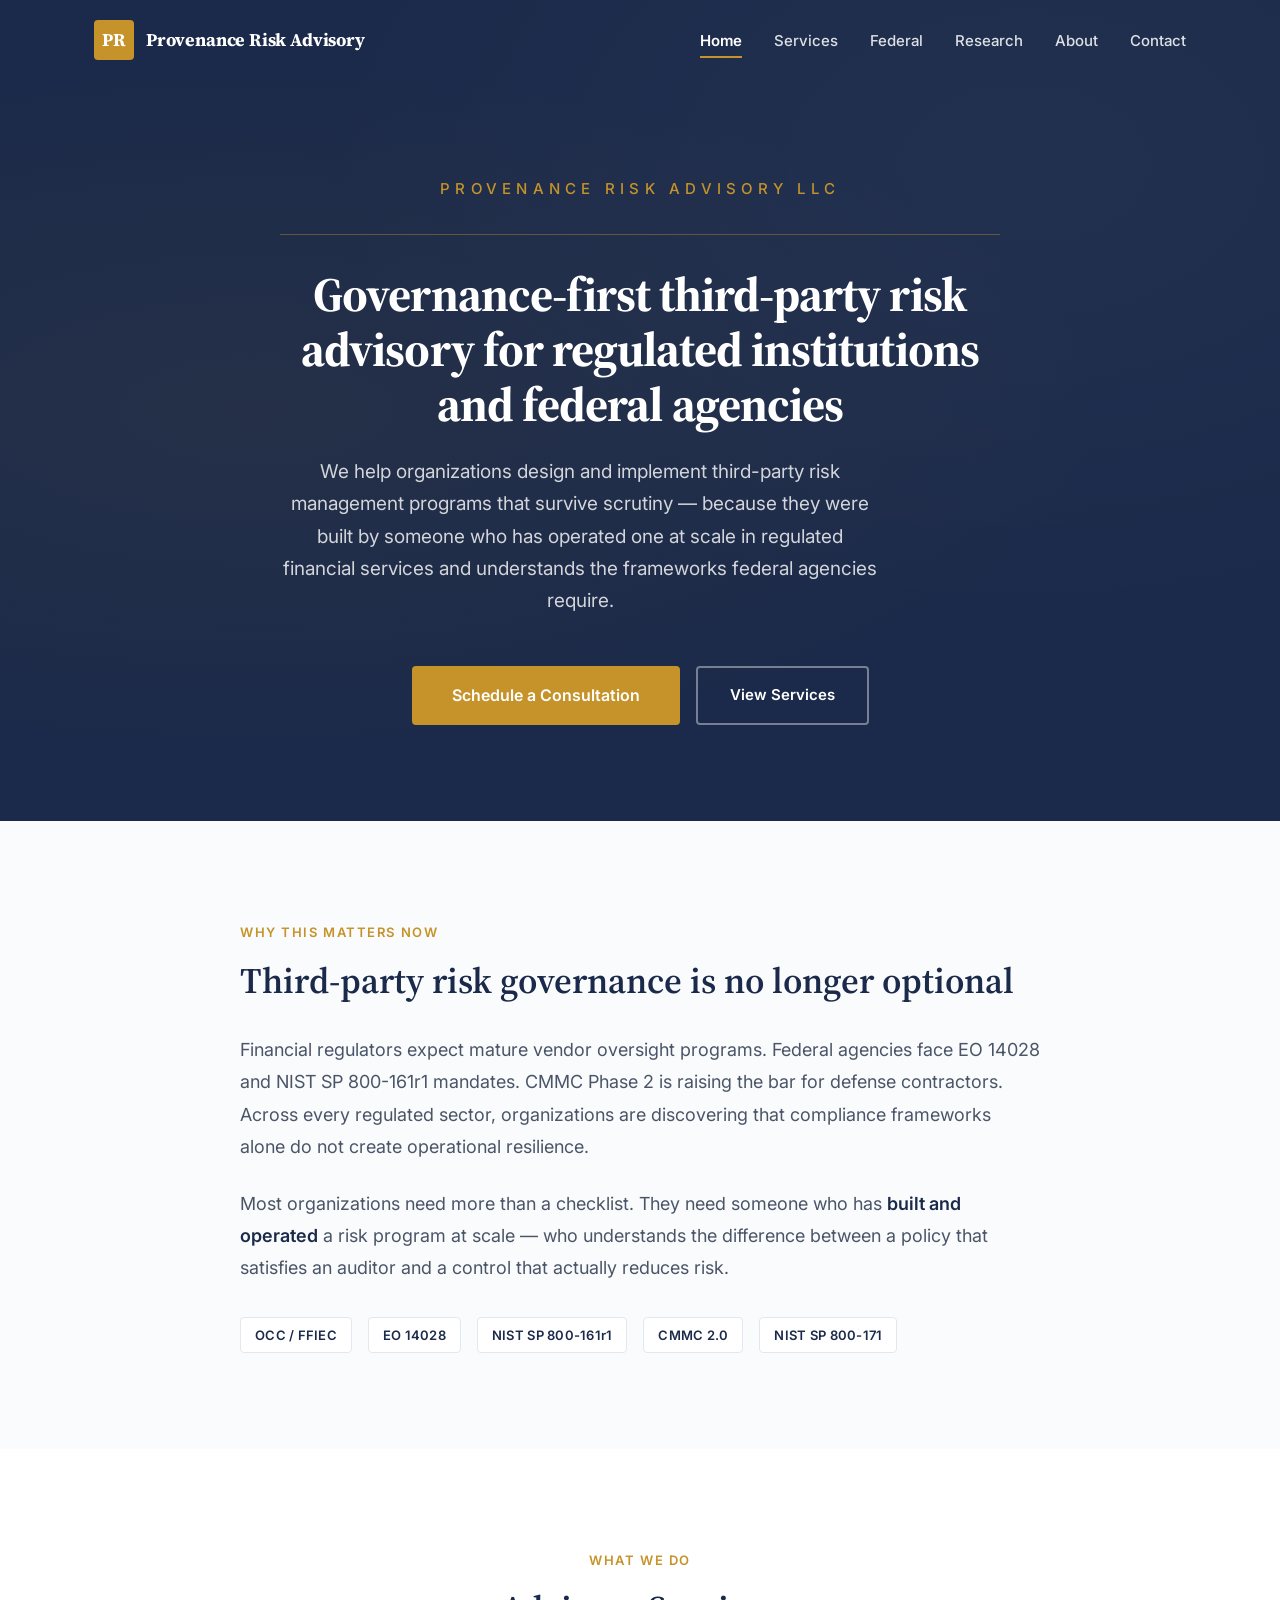
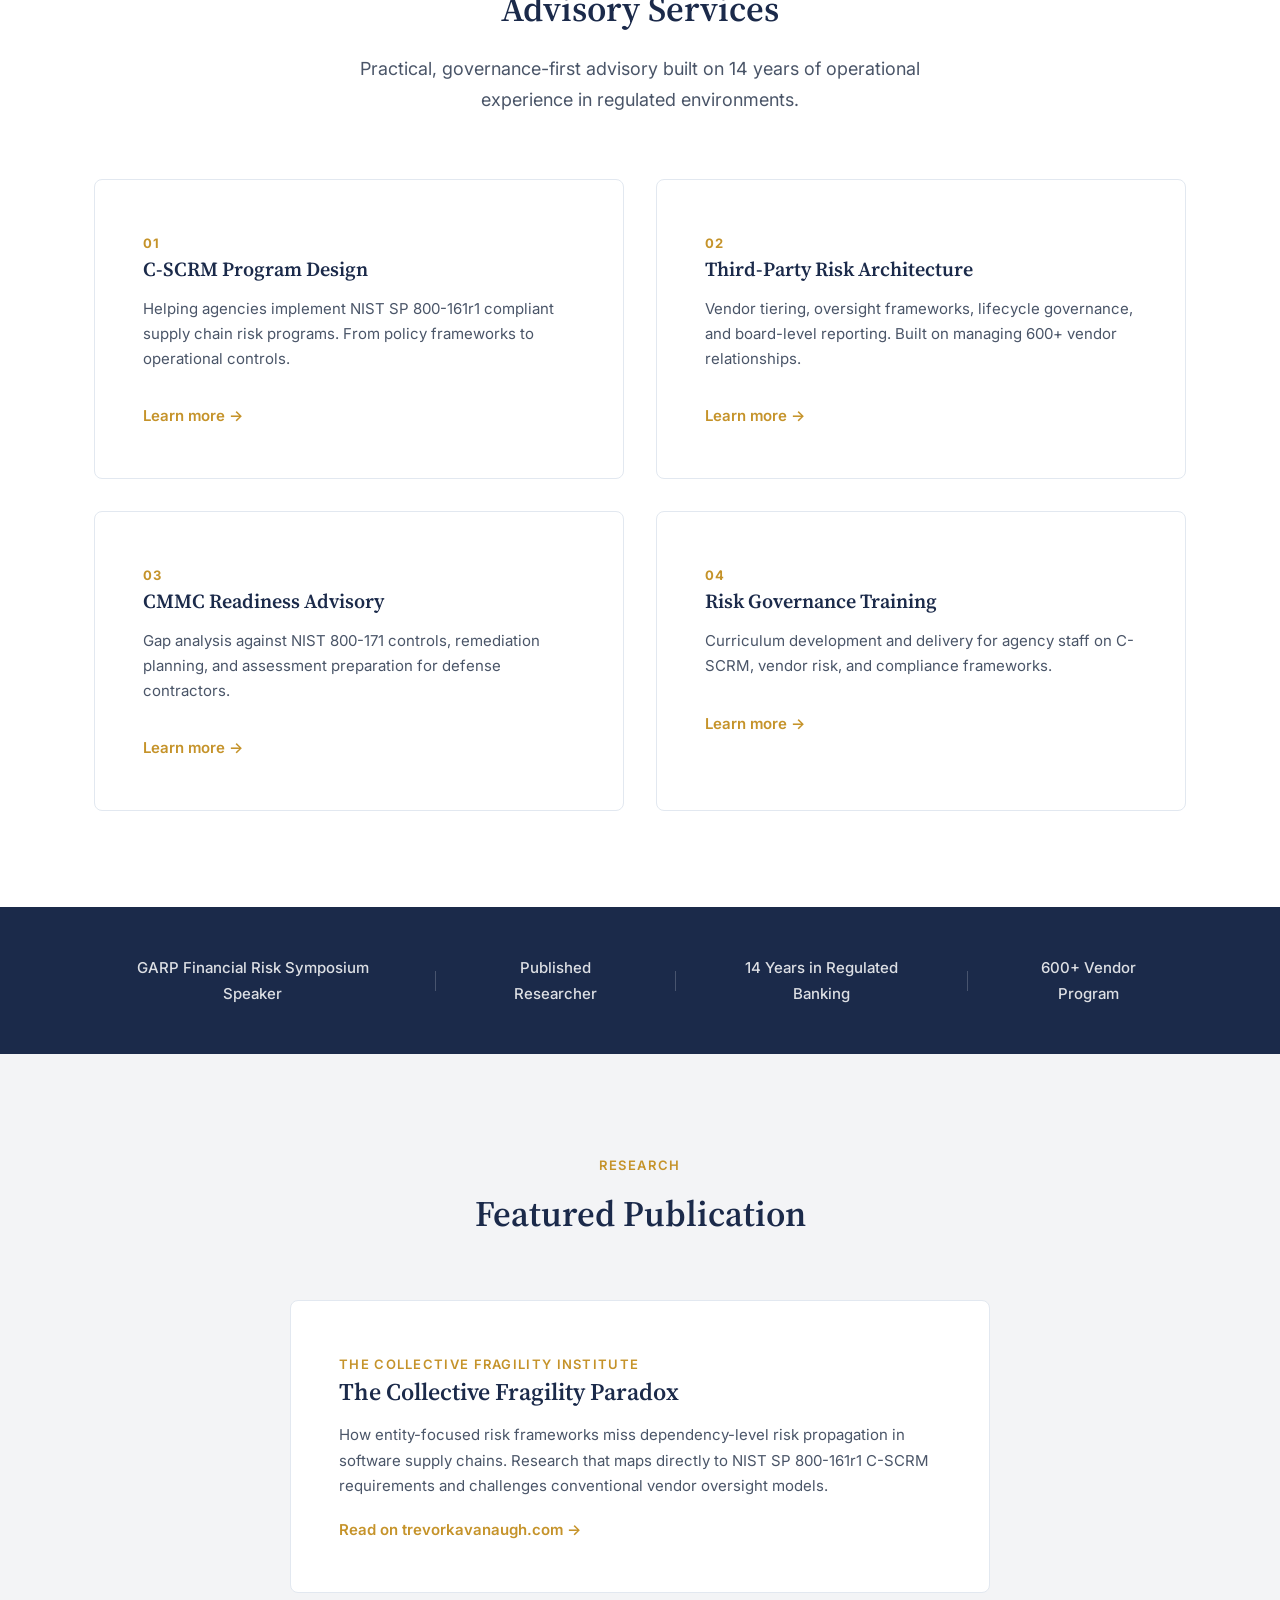
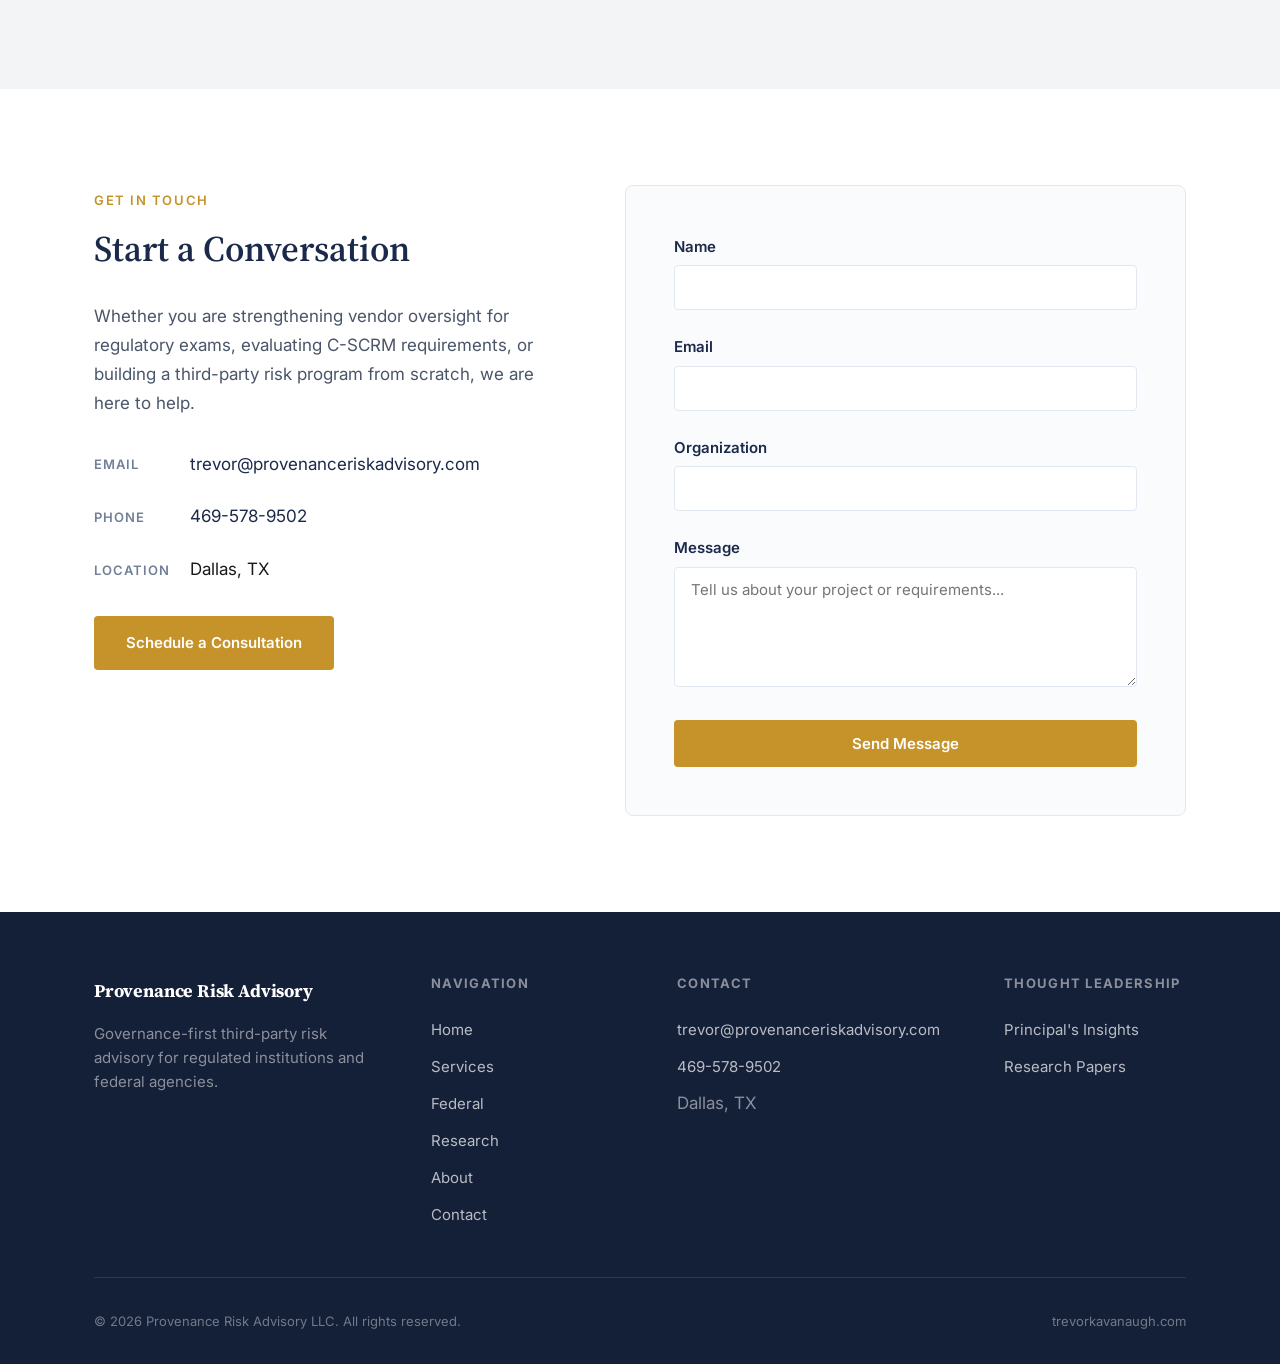
==== commit 92bf823a: "feat: rebalance homepage positioning for dual-audience appeal Shift primary messaging from federal-a" ====
--- a/index.html
+++ b/index.html
@@ -3,13 +3,13 @@
 <head>
     <meta charset="UTF-8">
     <meta name="viewport" content="width=device-width, initial-scale=1.0">
-    <meta name="description" content="Provenance Risk Advisory LLC provides governance-first C-SCRM and third-party risk advisory services to federal agencies. NIST 800-161, CMMC readiness, and vendor risk program design.">
+    <meta name="description" content="Provenance Risk Advisory LLC provides governance-first third-party risk advisory for regulated institutions and federal agencies. TPRM program design, C-SCRM, CMMC readiness, and vendor risk governance.">
     <meta name="keywords" content="C-SCRM, TPRM, third-party risk management, NIST 800-161, CMMC, federal consulting, supply chain risk">
     <title>Provenance Risk Advisory | Governance-First Third-Party Risk Advisory</title>
 
     <!-- Open Graph -->
     <meta property="og:title" content="Provenance Risk Advisory | Governance-First Third-Party Risk Advisory">
-    <meta property="og:description" content="Helping federal agencies build C-SCRM and third-party risk management programs grounded in operational experience and regulatory rigor.">
+    <meta property="og:description" content="Governance-first third-party risk advisory for regulated institutions and federal agencies. Built on 14 years of operational experience.">
     <meta property="og:type" content="website">
     <meta property="og:url" content="https://provenanceriskadvisory.com/">
     <meta property="og:site_name" content="Provenance Risk Advisory LLC">
@@ -37,8 +37,9 @@
                 <ul>
                     <li><a href="index.html" class="active">Home</a></li>
                     <li><a href="services.html">Services</a></li>
+                    <li><a href="federal.html">Federal</a></li>
+                    <li><a href="https://trevorkavanaugh.com" target="_blank" rel="noopener noreferrer">Research</a></li>
                     <li><a href="about.html">About</a></li>
-                    <li><a href="federal.html">Federal</a></li>
                     <li><a href="contact.html">Contact</a></li>
                 </ul>
             </nav>
@@ -60,8 +61,9 @@
             <ul>
                 <li><a href="index.html">Home</a></li>
                 <li><a href="services.html">Services</a></li>
+                <li><a href="federal.html">Federal</a></li>
+                <li><a href="https://trevorkavanaugh.com" target="_blank" rel="noopener noreferrer">Research</a></li>
                 <li><a href="about.html">About</a></li>
-                <li><a href="federal.html">Federal</a></li>
                 <li><a href="contact.html">Contact</a></li>
             </ul>
             <div class="mobile-menu-contact">
@@ -80,8 +82,8 @@
             <div class="container">
                 <div class="hero-content">
                     <span class="hero-tagline">Provenance Risk Advisory LLC</span>
-                    <h1>Governance-first third-party risk advisory</h1>
-                    <p class="hero-description">We help federal agencies design and implement C-SCRM and third-party risk management programs that survive scrutiny because they were built by someone who has been through it.</p>
+                    <h1>Governance-first third-party risk advisory for regulated institutions and federal agencies</h1>
+                    <p class="hero-description">We help organizations design and implement third-party risk management programs that survive scrutiny — because they were built by someone who has operated one at scale in regulated financial services and understands the frameworks federal agencies require.</p>
                     <div class="hero-cta">
                         <a href="contact.html" class="btn btn-cta" aria-label="Schedule a consultation with Provenance Risk Advisory">Schedule a Consultation</a>
                         <a href="services.html" class="btn btn-outline-light" aria-label="View our advisory services">View Services</a>
@@ -95,10 +97,11 @@
             <div class="container">
                 <div class="problem-content">
                     <span class="section-label">Why This Matters Now</span>
-                    <h2>Federal C-SCRM is no longer optional</h2>
-                    <p>Executive Order 14028 mandated software supply chain security across federal agencies. NIST SP 800-161r1 provides the framework, but implementation remains uneven. Meanwhile, CMMC Phase 2 is raising the bar for defense contractors, and agencies are discovering that compliance frameworks alone do not create operational resilience.</p>
-                    <p>Most organizations need more than a checklist. They need someone who has <strong>built and operated</strong> a risk program at scale, who understands the difference between a policy that satisfies an auditor and a control that actually reduces risk.</p>
+                    <h2>Third-party risk governance is no longer optional</h2>
+                    <p>Financial regulators expect mature vendor oversight programs. Federal agencies face EO 14028 and NIST SP 800-161r1 mandates. CMMC Phase 2 is raising the bar for defense contractors. Across every regulated sector, organizations are discovering that compliance frameworks alone do not create operational resilience.</p>
+                    <p>Most organizations need more than a checklist. They need someone who has <strong>built and operated</strong> a risk program at scale — who understands the difference between a policy that satisfies an auditor and a control that actually reduces risk.</p>
                     <div class="framework-refs">
+                        <span class="framework-ref">OCC / FFIEC</span>
                         <span class="framework-ref">EO 14028</span>
                         <span class="framework-ref">NIST SP 800-161r1</span>
                         <span class="framework-ref">CMMC 2.0</span>
@@ -180,7 +183,7 @@
                     <div class="contact-info-block">
                         <span class="section-label">Get in Touch</span>
                         <h2>Start a Conversation</h2>
-                        <p>Whether you are evaluating C-SCRM requirements, preparing for CMMC assessment, or building a third-party risk program from scratch, we are here to help.</p>
+                        <p>Whether you are strengthening vendor oversight for regulatory exams, evaluating C-SCRM requirements, or building a third-party risk program from scratch, we are here to help.</p>
                         <div class="contact-details">
                             <div class="contact-detail">
                                 <span class="contact-detail-label">Email</span>
@@ -228,7 +231,7 @@
             <div class="footer-top">
                 <div class="footer-brand">
                     <span class="logo-text" style="font-family: var(--font-heading);">Provenance Risk Advisory</span>
-                    <p>Governance-first third-party risk advisory for federal agencies and regulated institutions.</p>
+                    <p>Governance-first third-party risk advisory for regulated institutions and federal agencies.</p>
                 </div>
                 <div class="footer-col">
                     <h4>Navigation</h4>
@@ -236,8 +239,9 @@
                         <ul>
                             <li><a href="index.html">Home</a></li>
                             <li><a href="services.html">Services</a></li>
+                            <li><a href="federal.html">Federal</a></li>
+                            <li><a href="https://trevorkavanaugh.com" target="_blank" rel="noopener noreferrer">Research</a></li>
                             <li><a href="about.html">About</a></li>
-                            <li><a href="federal.html">Federal</a></li>
                             <li><a href="contact.html">Contact</a></li>
                         </ul>
                     </nav>
--- a/css/styles.css
+++ b/css/styles.css
@@ -551,14 +551,16 @@
 }
 
 .hero-tagline {
-    display: inline-block;
+    display: block;
     font-family: var(--font-body);
-    font-size: var(--font-size-xs);
-    font-weight: 600;
+    font-size: 15px;
+    font-weight: 500;
     text-transform: uppercase;
-    letter-spacing: 0.15em;
+    letter-spacing: 0.35em;
     color: var(--color-gold);
-    margin-bottom: var(--spacing-md);
+    margin-bottom: var(--spacing-lg);
+    padding-bottom: var(--spacing-lg);
+    border-bottom: 1px solid rgba(197, 147, 42, 0.4);
 }
 
 .hero h1 {
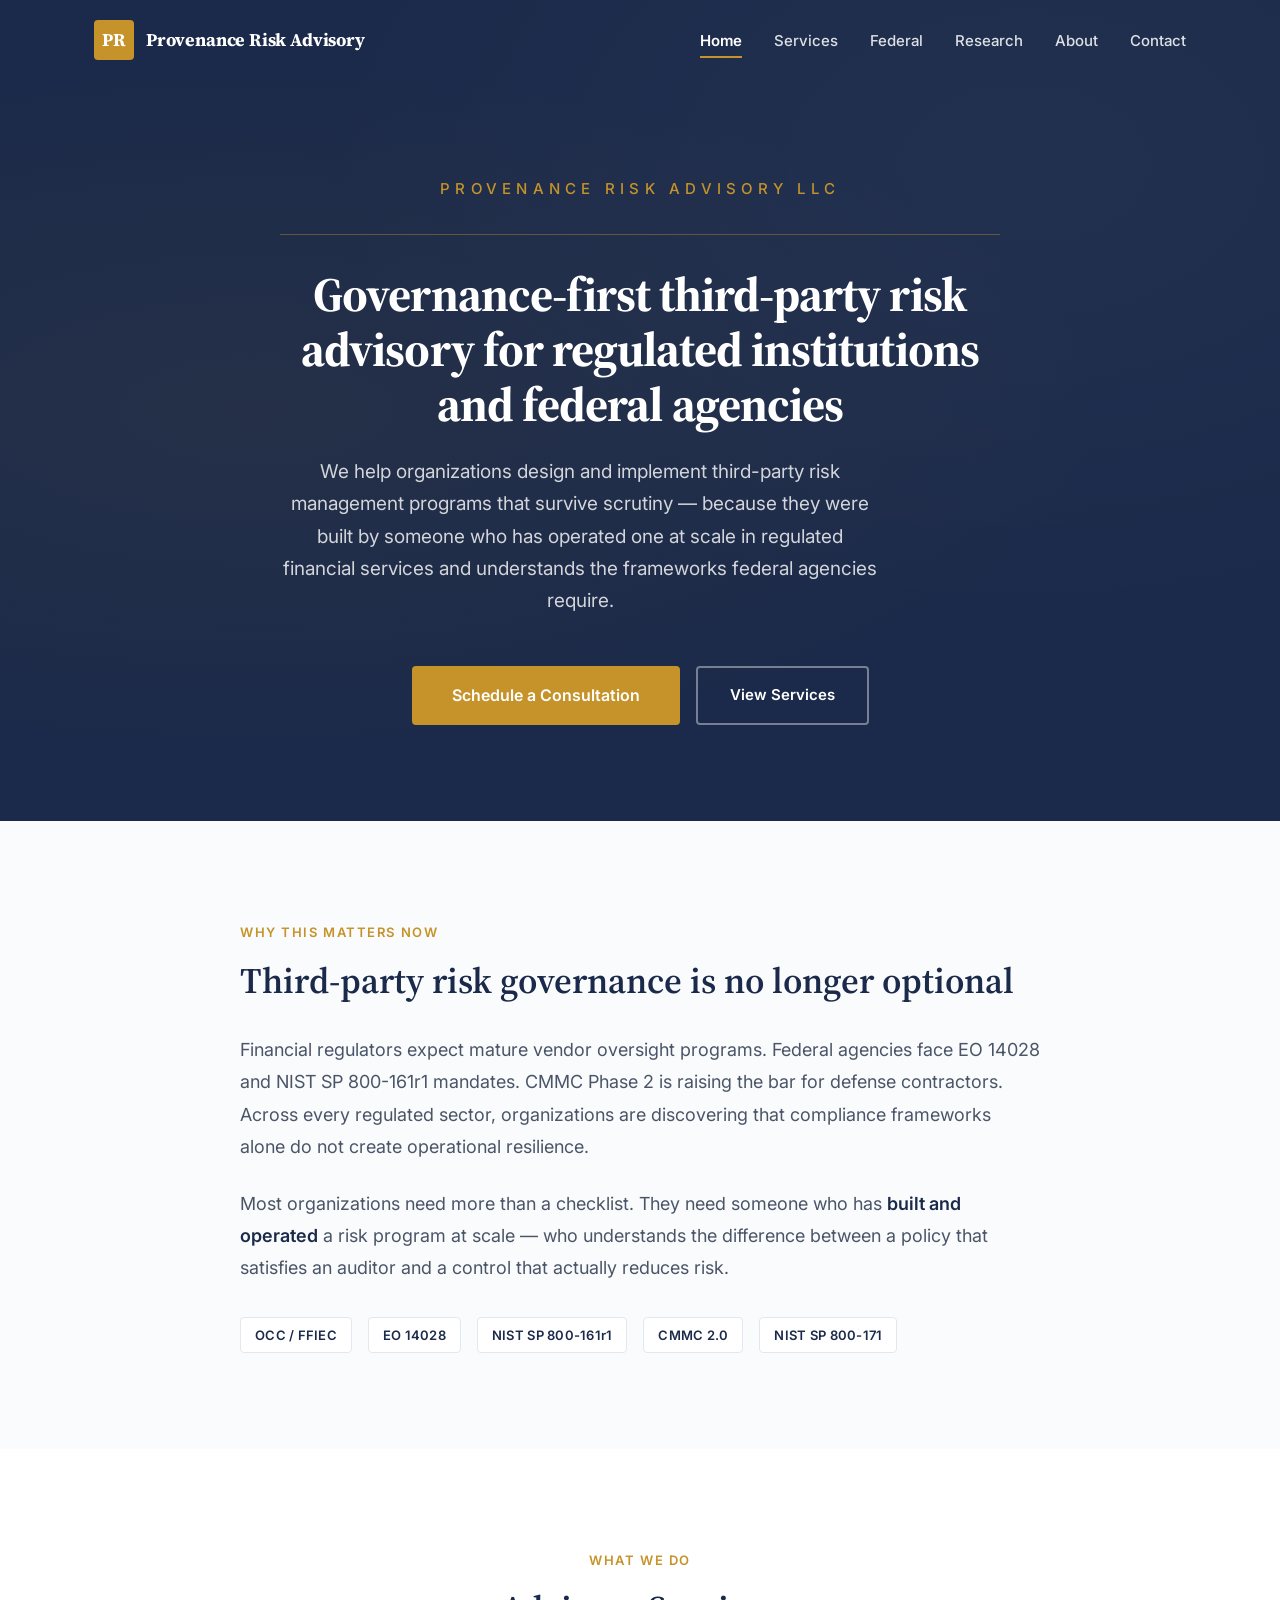
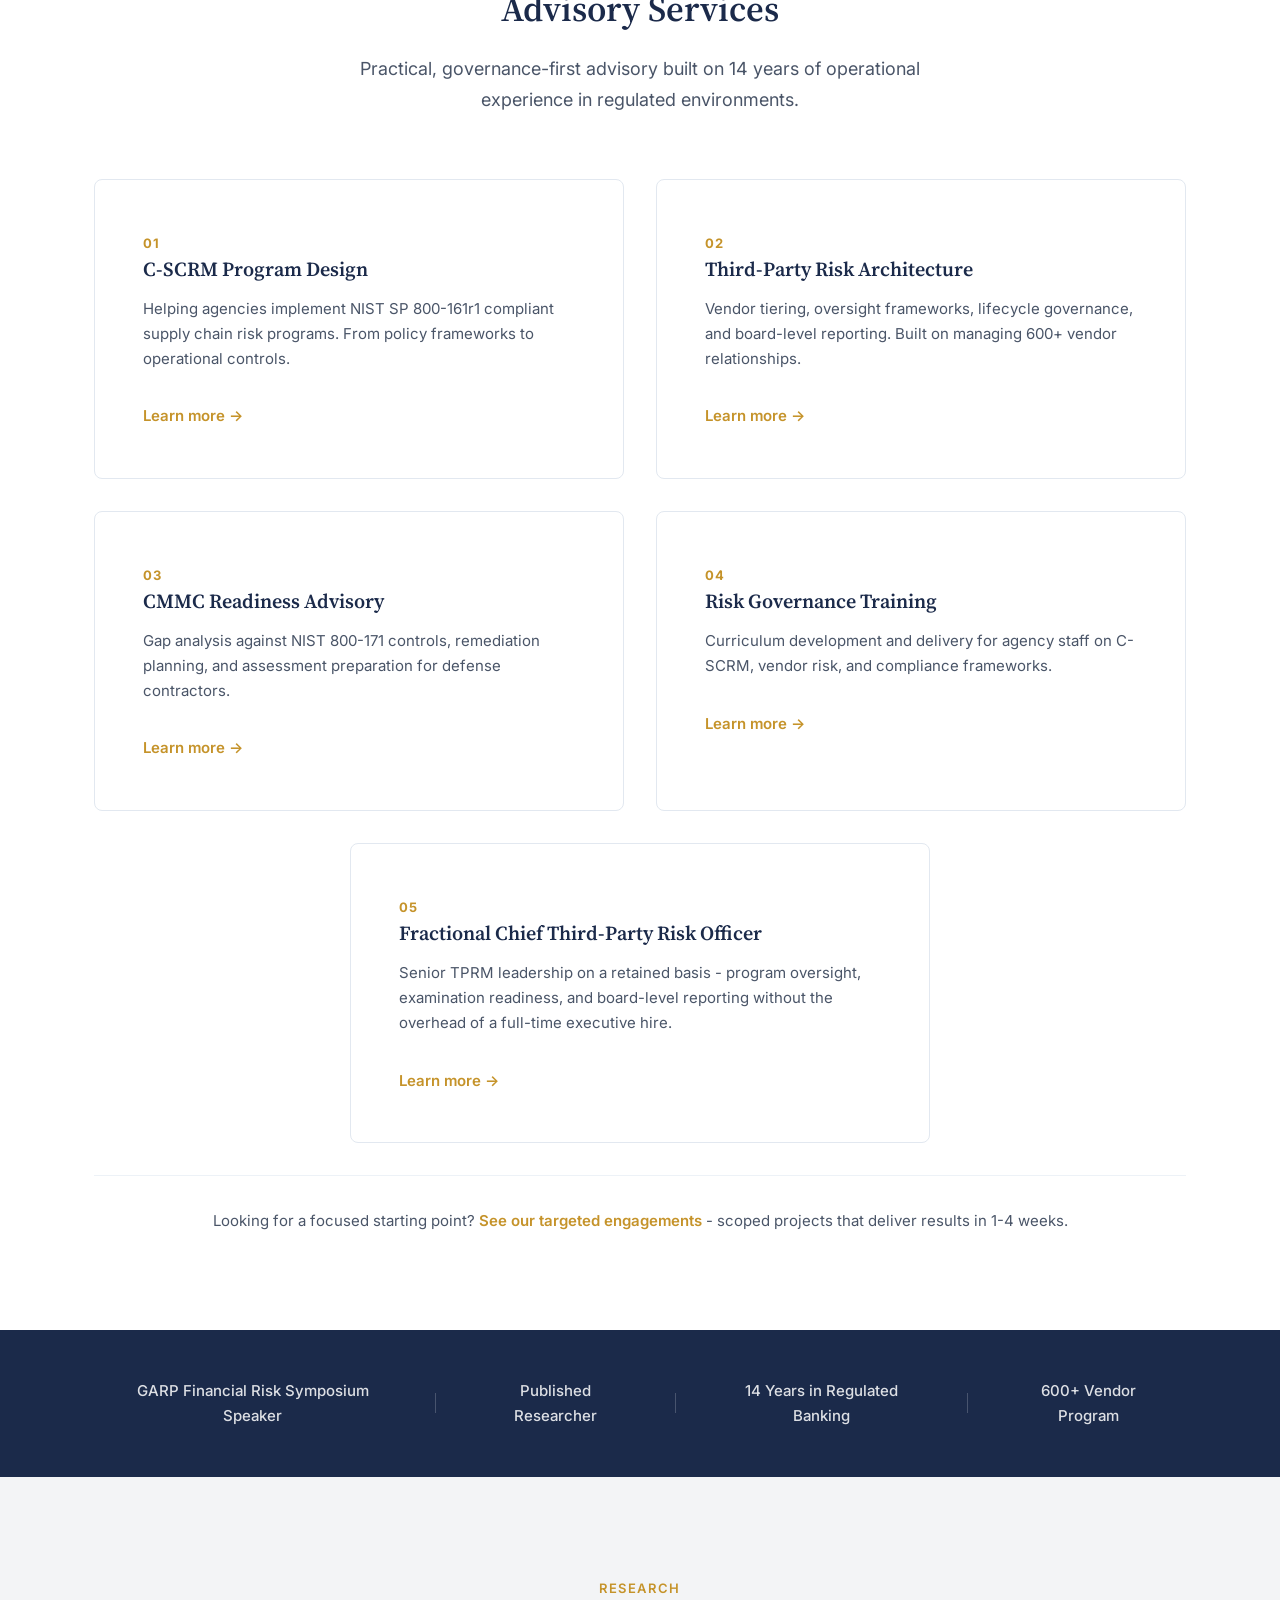
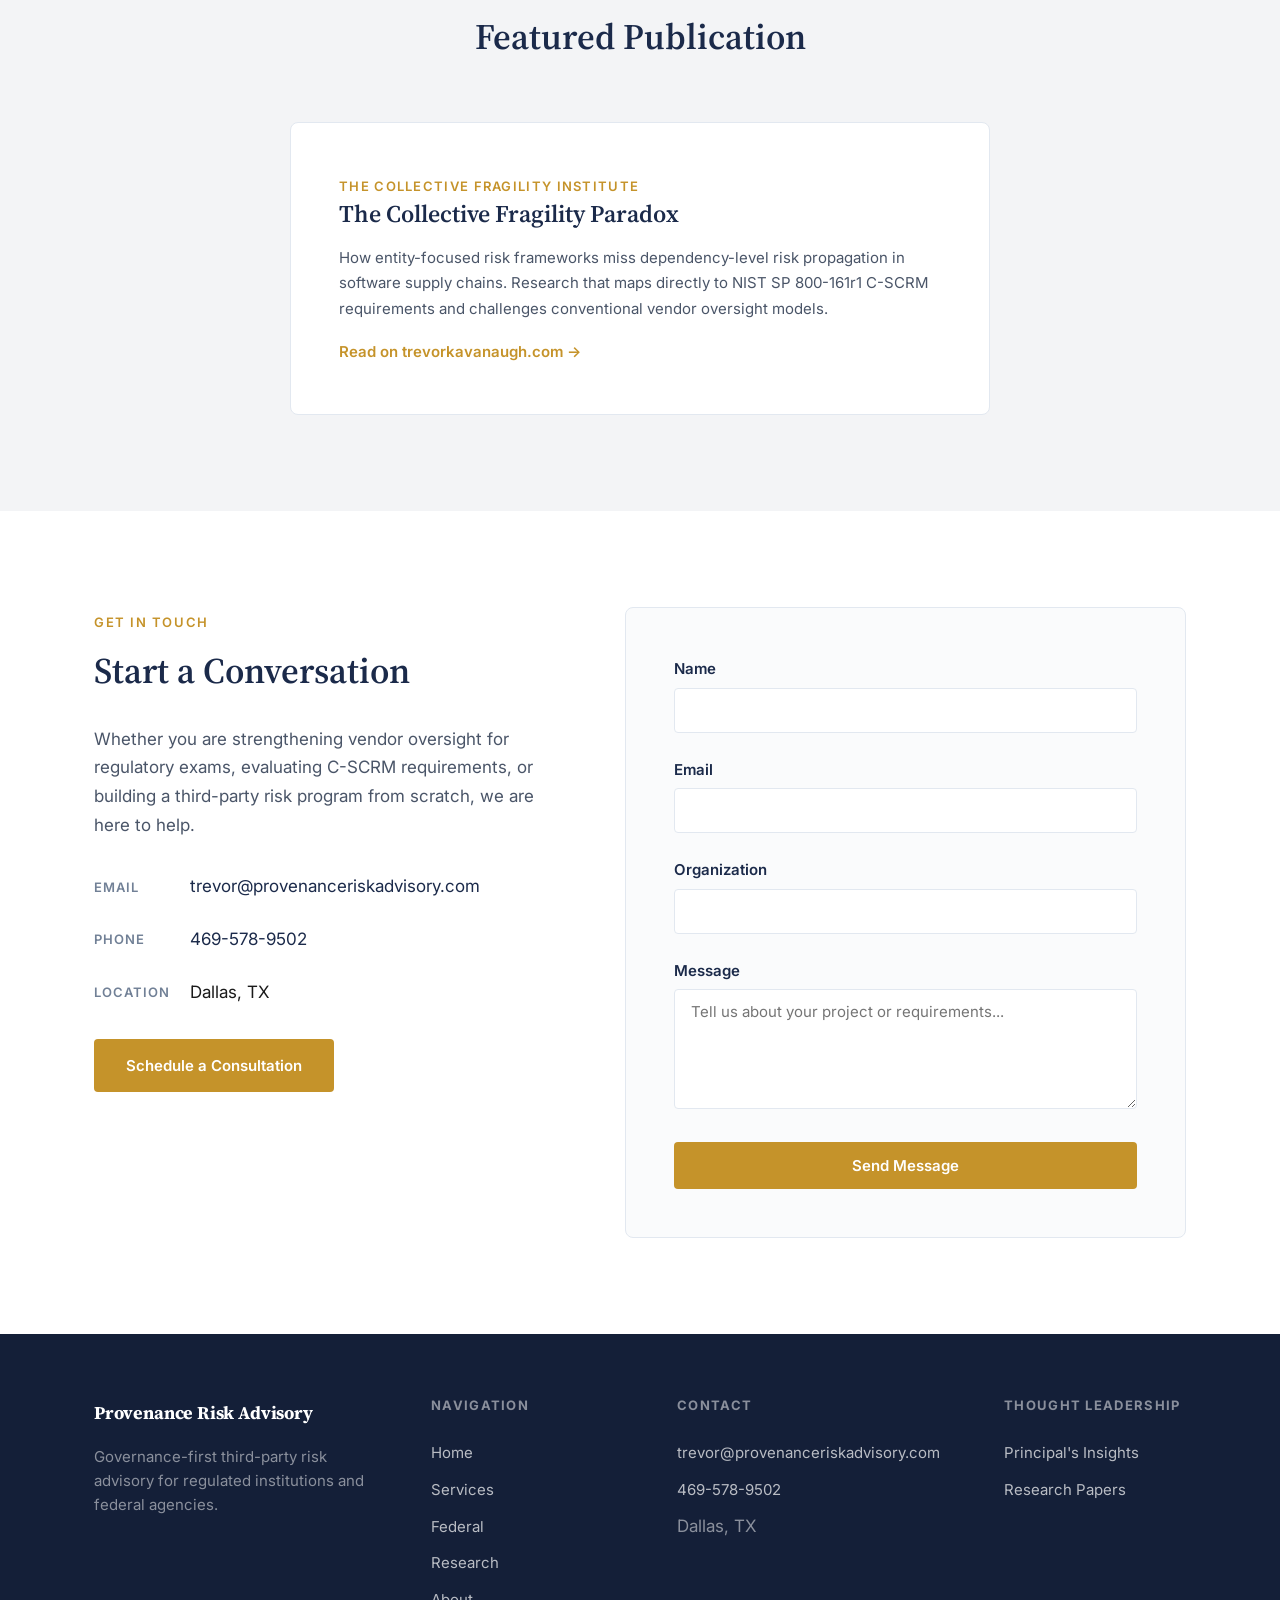
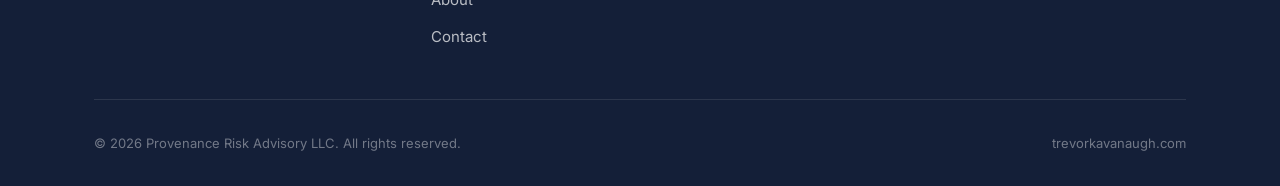
==== commit b97f4bbf: "feat: add Fractional CTRO card and targeted engagements link to homepage Homepage service grid now s" ====
--- a/index.html
+++ b/index.html
@@ -38,7 +38,7 @@
                     <li><a href="index.html" class="active">Home</a></li>
                     <li><a href="services.html">Services</a></li>
                     <li><a href="federal.html">Federal</a></li>
-                    <li><a href="https://trevorkavanaugh.com" target="_blank" rel="noopener noreferrer">Research</a></li>
+                    <li><a href="https://trevorkavanaugh.com/research/collective-fragility-paradox.html" target="_blank" rel="noopener noreferrer">Research</a></li>
                     <li><a href="about.html">About</a></li>
                     <li><a href="contact.html">Contact</a></li>
                 </ul>
@@ -62,7 +62,7 @@
                 <li><a href="index.html">Home</a></li>
                 <li><a href="services.html">Services</a></li>
                 <li><a href="federal.html">Federal</a></li>
-                <li><a href="https://trevorkavanaugh.com" target="_blank" rel="noopener noreferrer">Research</a></li>
+                <li><a href="https://trevorkavanaugh.com/research/collective-fragility-paradox.html" target="_blank" rel="noopener noreferrer">Research</a></li>
                 <li><a href="about.html">About</a></li>
                 <li><a href="contact.html">Contact</a></li>
             </ul>
@@ -144,6 +144,15 @@
                         <p>Curriculum development and delivery for agency staff on C-SCRM, vendor risk, and compliance frameworks.</p>
                         <span class="service-card-link">Learn more &rarr;</span>
                     </a>
+                    <a href="services.html#ctro" class="service-card service-card--featured">
+                        <span class="service-card-number">05</span>
+                        <h3>Fractional Chief Third-Party Risk Officer</h3>
+                        <p>Senior TPRM leadership on a retained basis - program oversight, examination readiness, and board-level reporting without the overhead of a full-time executive hire.</p>
+                        <span class="service-card-link">Learn more &rarr;</span>
+                    </a>
+                </div>
+                <div class="services-entry-point">
+                    <p>Looking for a focused starting point? <a href="services.html#quick-wins">See our targeted engagements</a> - scoped projects that deliver results in 1-4 weeks.</p>
                 </div>
             </div>
         </section>
@@ -240,7 +249,7 @@
                             <li><a href="index.html">Home</a></li>
                             <li><a href="services.html">Services</a></li>
                             <li><a href="federal.html">Federal</a></li>
-                            <li><a href="https://trevorkavanaugh.com" target="_blank" rel="noopener noreferrer">Research</a></li>
+                            <li><a href="https://trevorkavanaugh.com/research/collective-fragility-paradox.html" target="_blank" rel="noopener noreferrer">Research</a></li>
                             <li><a href="about.html">About</a></li>
                             <li><a href="contact.html">Contact</a></li>
                         </ul>
@@ -270,5 +279,6 @@
     </footer>
 
     <script src="js/main.js"></script>
+    <script src="js/analytics.js" defer></script>
 </body>
 </html>
--- a/css/styles.css
+++ b/css/styles.css
@@ -764,6 +764,34 @@
     color: var(--color-gold);
 }
 
+.service-card--featured {
+    grid-column: 1 / -1;
+    max-width: 580px;
+    margin: 0 auto;
+}
+
+.services-entry-point {
+    text-align: center;
+    margin-top: var(--spacing-lg);
+    padding-top: var(--spacing-lg);
+    border-top: 1px solid var(--color-border-light);
+}
+
+.services-entry-point p {
+    color: var(--color-text-secondary);
+    font-size: var(--font-size-sm);
+}
+
+.services-entry-point a {
+    color: var(--color-gold);
+    font-weight: 600;
+    text-decoration: none;
+}
+
+.services-entry-point a:hover {
+    text-decoration: underline;
+}
+
 /* ============================================
    Credentials Bar
    ============================================ */
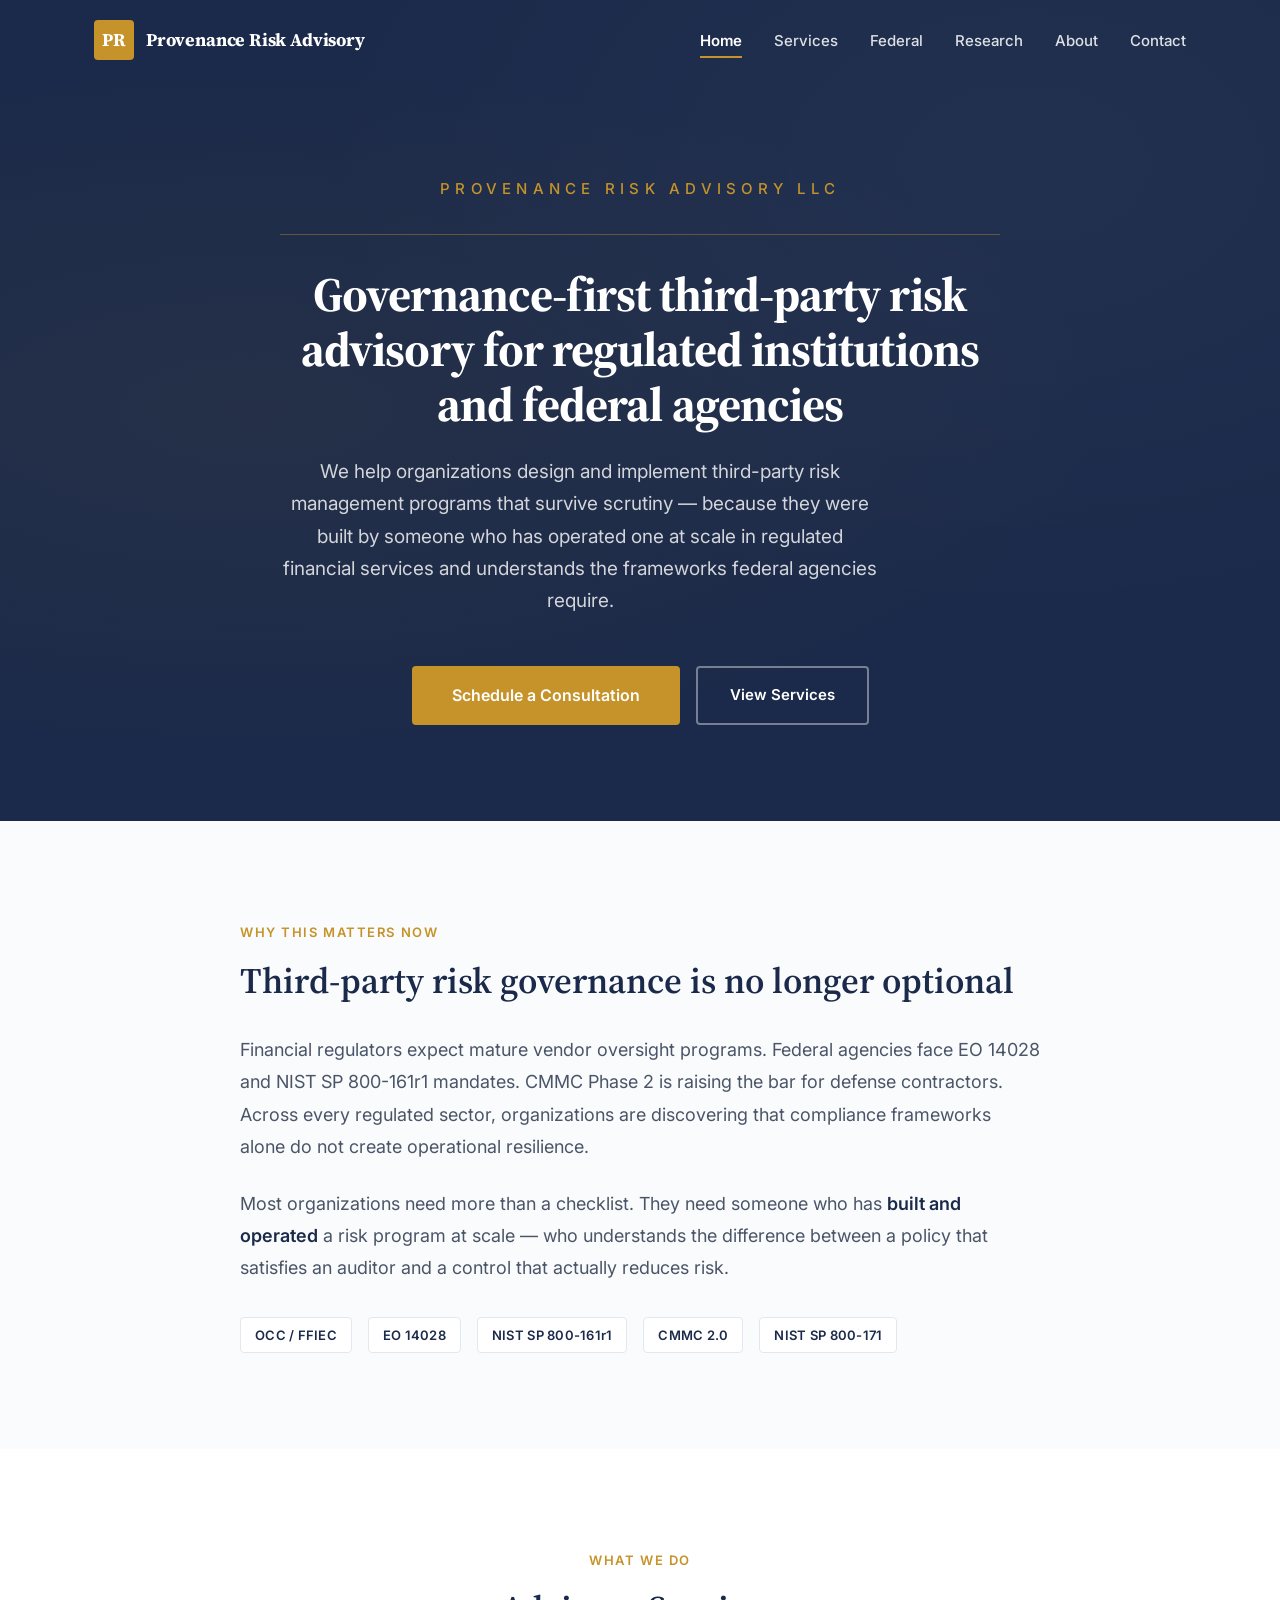
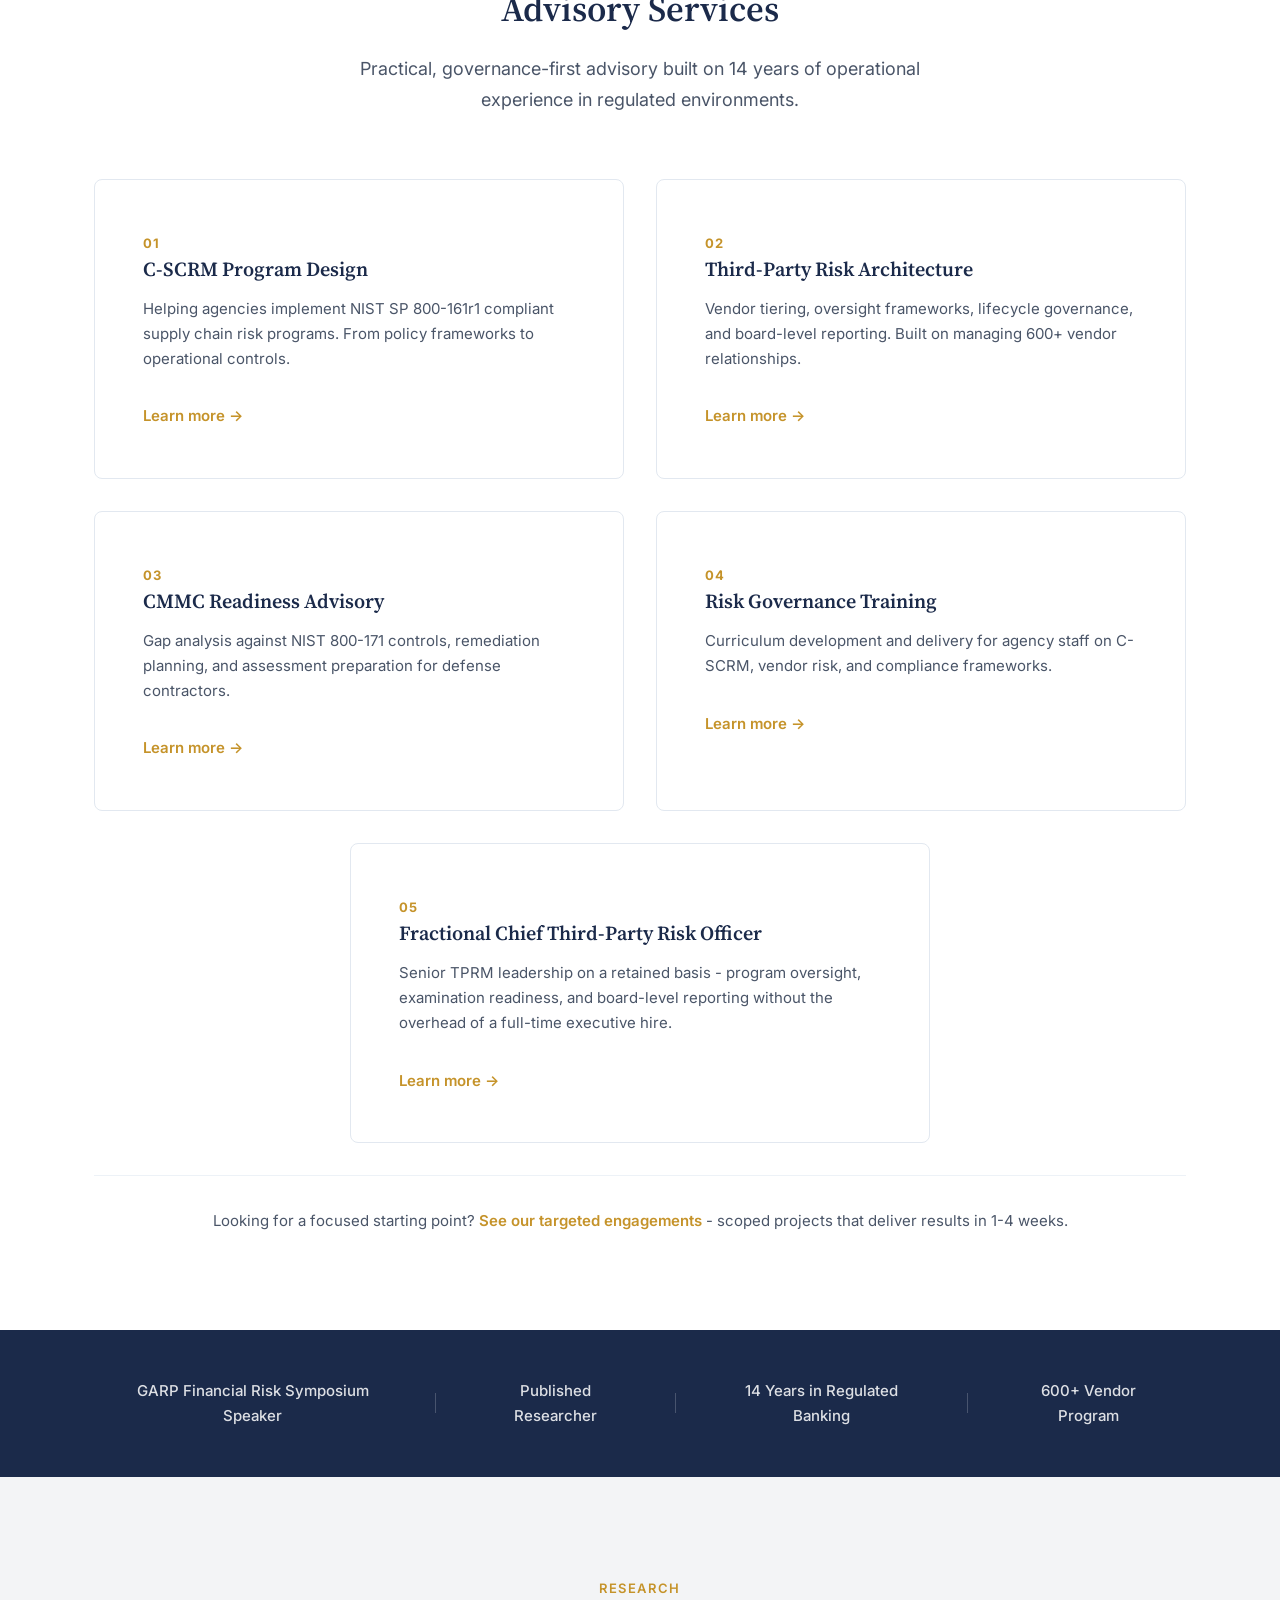
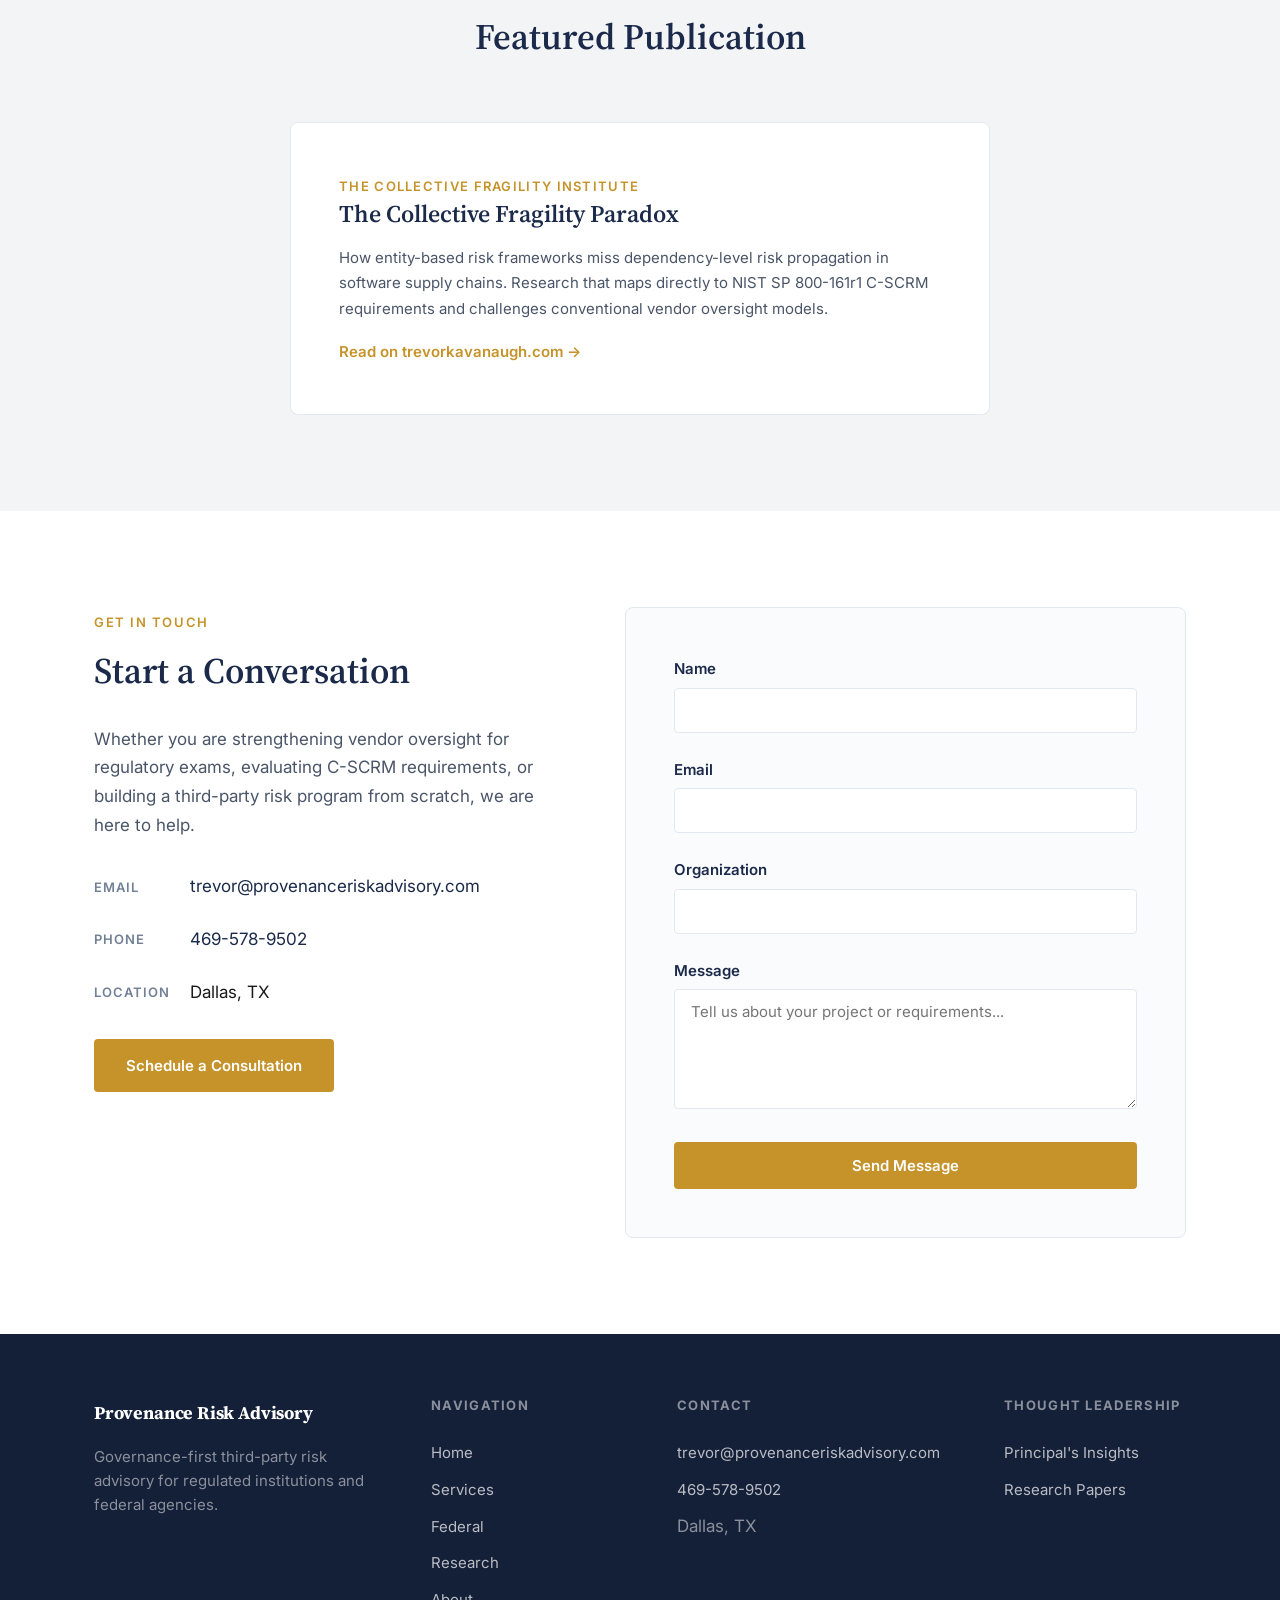
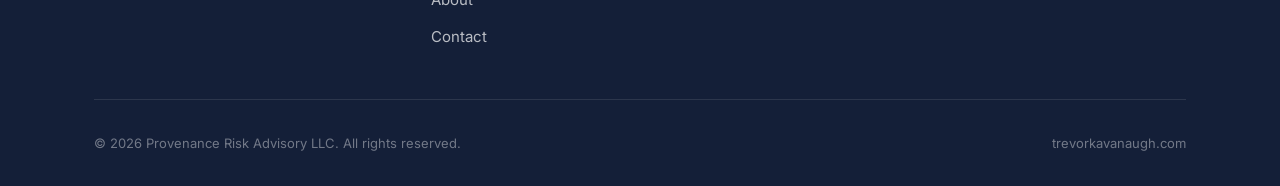
==== commit 26beb82c: "fix: align PRA terminology to research session standard - 'entity-based' not 'entity-focused' Resear" ====
--- a/index.html
+++ b/index.html
@@ -179,7 +179,7 @@
                 <a href="https://trevorkavanaugh.com/research/collective-fragility-paradox.html" target="_blank" rel="noopener noreferrer" class="research-card">
                     <span class="research-card-label">The Collective Fragility Institute</span>
                     <h3>The Collective Fragility Paradox</h3>
-                    <p>How entity-focused risk frameworks miss dependency-level risk propagation in software supply chains. Research that maps directly to NIST SP 800-161r1 C-SCRM requirements and challenges conventional vendor oversight models.</p>
+                    <p>How entity-based risk frameworks miss dependency-level risk propagation in software supply chains. Research that maps directly to NIST SP 800-161r1 C-SCRM requirements and challenges conventional vendor oversight models.</p>
                     <span class="research-card-link">Read on trevorkavanaugh.com &rarr;</span>
                 </a>
             </div>
--- a/css/styles.css
+++ b/css/styles.css
@@ -1098,6 +1098,45 @@
     border-radius: var(--radius-sm);
 }
 
+/* Quick-Win / Targeted Engagements */
+.service-detail--alt-bg {
+    background: var(--color-off-white);
+}
+
+.quick-win-grid {
+    display: grid;
+    grid-template-columns: repeat(auto-fit, minmax(280px, 1fr));
+    gap: 1.5rem;
+    margin-top: var(--spacing-lg);
+}
+
+.quick-win-card {
+    padding: var(--spacing-md);
+    border: 1px solid var(--color-border);
+    border-radius: var(--radius-md);
+    background: var(--color-white);
+}
+
+.quick-win-card h3 {
+    font-size: 1.1rem;
+    text-transform: none;
+    letter-spacing: normal;
+    color: var(--color-text-primary);
+    margin-bottom: var(--spacing-xs);
+}
+
+.quick-win-card p {
+    font-size: var(--font-size-sm);
+    color: var(--color-text-secondary);
+    margin-bottom: 0.75rem;
+}
+
+.quick-win-card .quick-win-timeline {
+    font-size: 0.85rem;
+    font-weight: 600;
+    color: var(--color-navy);
+}
+
 /* ============================================
    About Page
    ============================================ */
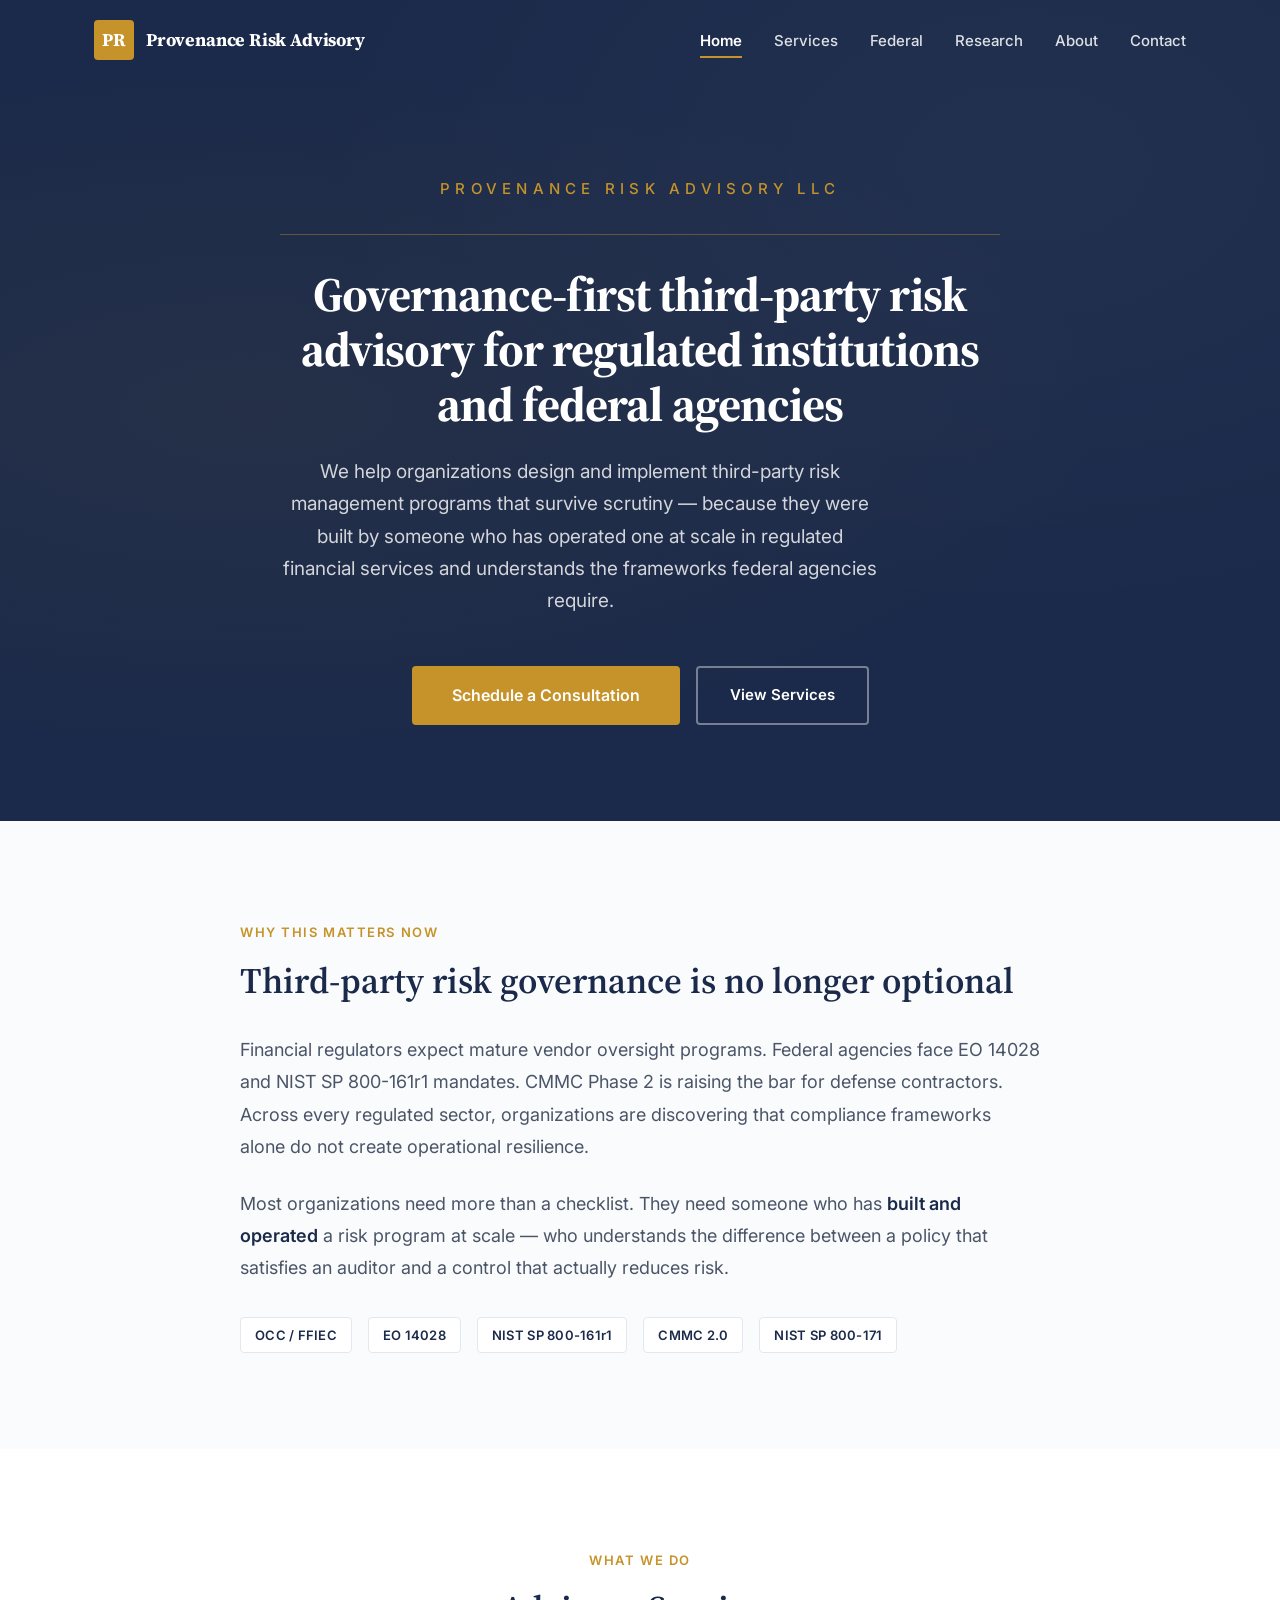
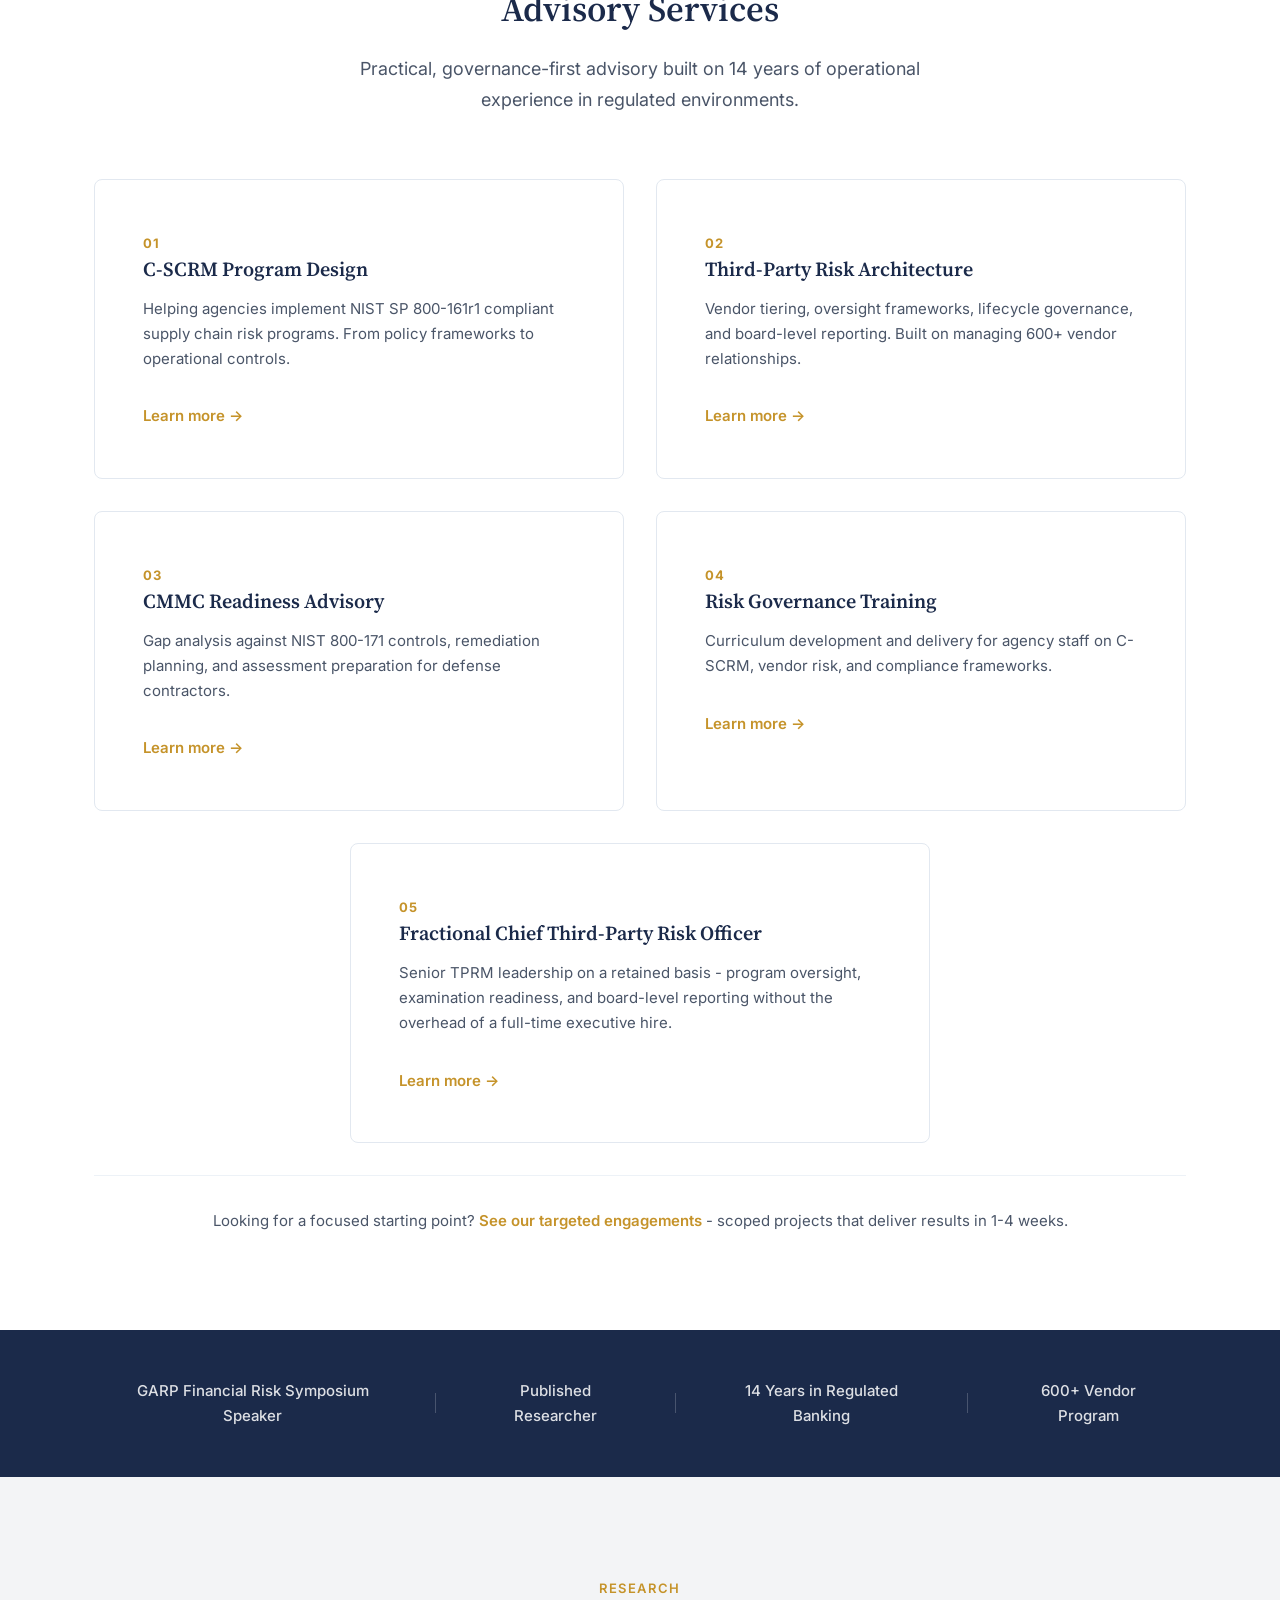
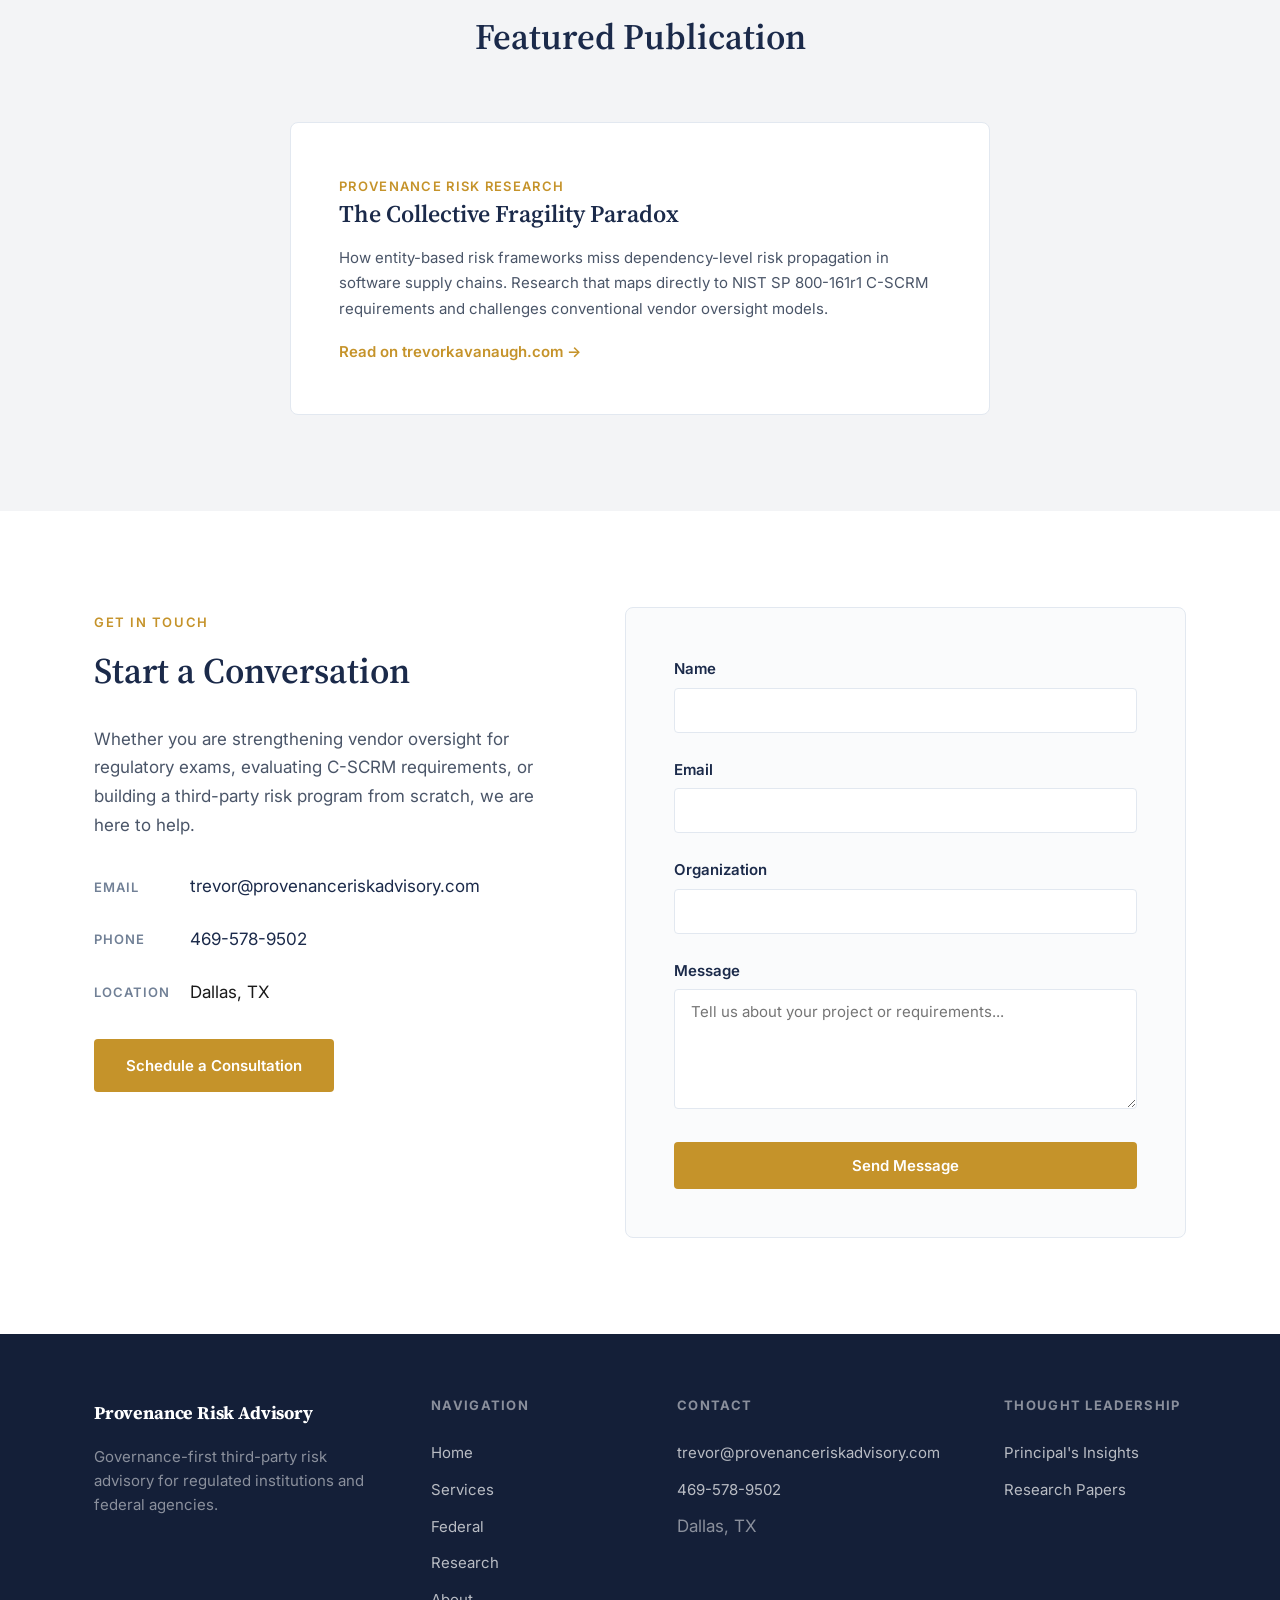
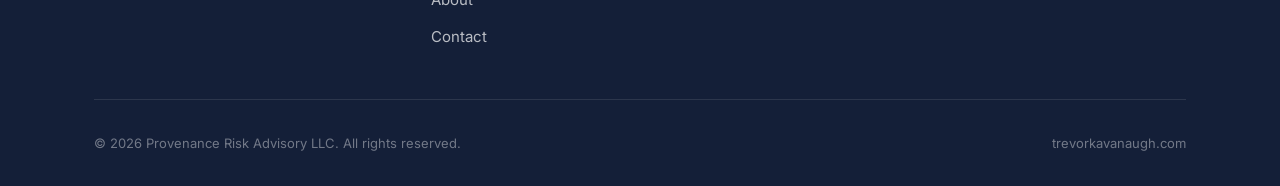
==== commit fc0df4a7: "fix: rename retired entity 'Collective Fragility Institute' to 'Provenance Risk Research' in publish" ====
--- a/index.html
+++ b/index.html
@@ -177,7 +177,7 @@
                     <h2>Featured Publication</h2>
                 </div>
                 <a href="https://trevorkavanaugh.com/research/collective-fragility-paradox.html" target="_blank" rel="noopener noreferrer" class="research-card">
-                    <span class="research-card-label">The Collective Fragility Institute</span>
+                    <span class="research-card-label">Provenance Risk Research</span>
                     <h3>The Collective Fragility Paradox</h3>
                     <p>How entity-based risk frameworks miss dependency-level risk propagation in software supply chains. Research that maps directly to NIST SP 800-161r1 C-SCRM requirements and challenges conventional vendor oversight models.</p>
                     <span class="research-card-link">Read on trevorkavanaugh.com &rarr;</span>
